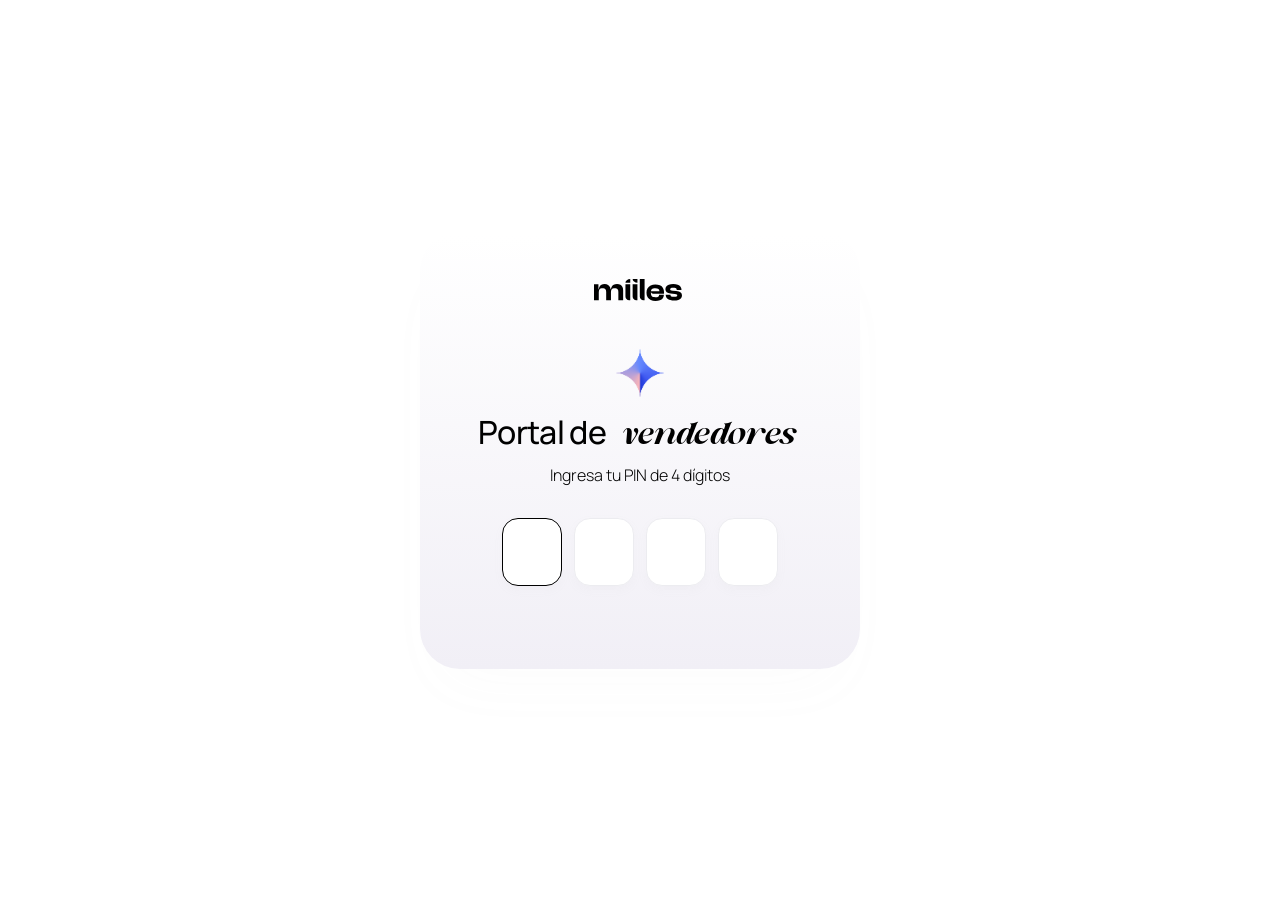
==== index.html @ 7e6c20e6 "feat: portal de vendedores Miiles con acceso por PIN Sitio estático (HTML, CSS y JS vanilla) para Ho" ====
<!doctype html>
<html lang="es">
<head>
  <meta charset="UTF-8">
  <meta name="viewport" content="width=device-width, initial-scale=1">
  <meta name="robots" content="noindex, nofollow">
  <meta name="color-scheme" content="light">
  <title>Miiles · Vendedores</title>
  <link rel="icon" type="image/png" href="assets/estrella-degradado.png">
  <link rel="preconnect" href="https://fonts.googleapis.com">
  <link rel="preconnect" href="https://fonts.gstatic.com" crossorigin>
  <link href="https://fonts.googleapis.com/css2?family=Manrope:wght@300;400;500&display=swap" rel="stylesheet">
  <link rel="stylesheet" href="styles.css">
</head>
<body>

  <!-- Acceso con PIN -->
  <main class="lock" id="lock">
    <div class="lock-card">
      <img class="lock-logo" src="assets/logotipo.svg" alt="Miiles">
      <img class="lock-star" src="assets/estrella-degradado.png" alt="" width="48" height="48">
      <h1 class="lock-title">Portal de <em class="accent">vendedores</em></h1>
      <p class="lock-sub">Ingresa tu PIN de 4 dígitos</p>

      <form class="t-input-wrap" id="pin-form" autocomplete="off" novalidate>
        <div class="t-input pin-row">
          <input class="pin-box" type="password" inputmode="numeric" autocomplete="one-time-code" aria-label="Dígito 1" autofocus>
          <input class="pin-box" type="password" inputmode="numeric" autocomplete="one-time-code" aria-label="Dígito 2">
          <input class="pin-box" type="password" inputmode="numeric" autocomplete="one-time-code" aria-label="Dígito 3">
          <input class="pin-box" type="password" inputmode="numeric" autocomplete="one-time-code" aria-label="Dígito 4">
        </div>
        <p class="t-error-msg pin-error" role="alert">PIN incorrecto. Intenta de nuevo.</p>
      </form>
    </div>
  </main>

  <!-- Panel -->
  <div class="app" id="app" hidden>
    <header class="nav">
      <div class="nav-inner">
        <img class="nav-logo" src="assets/logotipo.svg" alt="Miiles">
        <div class="nav-tabs-scroll">
          <nav class="t-tabs" id="section-tabs" role="tablist" aria-label="Secciones">
            <span class="t-tabs-pill" aria-hidden="true"></span>
            <button class="t-tab" role="tab" aria-selected="true" data-target="productos">Productos</button>
            <button class="t-tab" role="tab" aria-selected="false" data-target="comisiones">Comisiones</button>
            <button class="t-tab" role="tab" aria-selected="false" data-target="beneficios">Beneficios</button>
            <button class="t-tab" role="tab" aria-selected="false" data-target="como-vender">Cómo vender</button>
            <button class="t-tab" role="tab" aria-selected="false" data-target="objeciones">Objeciones</button>
          </nav>
        </div>
        <button class="btn-ghost" id="logout" type="button">Salir</button>
      </div>
    </header>

    <main class="page">
      <section class="hero t-stagger" id="hero">
        <img class="hero-star t-stagger-line t-stagger-line--1" src="assets/estrella-degradado.png" alt="" width="48" height="48">
        <p class="hero-hello t-stagger-line t-stagger-line--2">Hola, equipo</p>
        <h1 class="display t-stagger-line t-stagger-line--3">Todo lo que necesitas para <em class="accent">vender</em></h1>
        <p class="body-lg t-stagger-line t-stagger-line--4">Productos, precios, comisiones y argumentos de Miiles en un solo lugar.</p>
      </section>

      <section class="section" id="productos">
        <h2 class="h2">Nuestros <em class="accent">productos</em></h2>
        <p class="section-sub">Lo que vende Miiles, cuánto cuesta y cuánto ganas por cada venta.</p>
        <div class="product-grid" id="product-grid"></div>
      </section>

      <section class="section" id="comisiones">
        <h2 class="h2">Tus <em class="accent">comisiones</em></h2>
        <p class="section-sub">Calcula cuánto ganas por una venta y revisa cómo se pagan.</p>

        <div class="calc">
          <div class="calc-form">
            <p class="label">Producto</p>
            <div class="calc-tabs-scroll">
              <div class="t-tabs t-tabs--soft" id="calc-tabs" role="tablist" aria-label="Producto"></div>
            </div>
            <label class="label" for="calc-amount">Monto de la venta</label>
            <div class="money-field">
              <span aria-hidden="true">$</span>
              <input id="calc-amount" type="text" inputmode="numeric" placeholder="0">
              <span aria-hidden="true">MXN</span>
            </div>
            <p class="caption" id="calc-rate"></p>
          </div>
          <div class="calc-result" aria-live="polite">
            <p class="calc-result-label">Tu comisión</p>
            <p class="calc-result-value"><span class="t-digit-group" id="calc-value"></span></p>
          </div>
        </div>

        <div class="rules" id="rules"></div>
      </section>

      <section class="section" id="beneficios">
        <h2 class="h2">Por qué <em class="accent">Miiles</em></h2>
        <p class="section-sub">Los argumentos que más convencen al cliente.</p>
        <div class="benefit-grid" id="benefit-grid"></div>
      </section>

      <section class="section" id="como-vender">
        <h2 class="h2">Cómo <em class="accent">vender</em></h2>
        <p class="section-sub">El proceso de principio a fin, en cuatro pasos.</p>
        <ol class="steps" id="steps"></ol>

        <div class="resources" id="resources"></div>
      </section>

      <section class="section" id="objeciones">
        <h2 class="h2">Respuestas a <em class="accent">objeciones</em></h2>
        <p class="section-sub">Lo que dicen los clientes y cómo contestar.</p>
        <div class="faq" id="faq"></div>
      </section>

      <footer class="footer">
        <img src="assets/estrella-degradado.png" alt="" width="24" height="24">
        <p class="caption">Portal interno de Miiles para el equipo de ventas.</p>
      </footer>
    </main>
  </div>

  <div class="t-toast toast" id="toast" role="status" aria-live="polite">
    <svg viewBox="0 0 16 16" aria-hidden="true"><path d="M3.5 8.5l3 3 6-7"/></svg>
    <span id="toast-text">Link copiado</span>
  </div>

  <script src="data.js"></script>
  <script src="app.js"></script>
</body>
</html>
---- styles.css ----
/* ============================================================
   Miiles · Portal de vendedores
   Tokens del sistema de diseño Miiles + transiciones transitions.dev
   ============================================================ */

@font-face {
  font-family: 'Welth Catritz';
  src: url('fonts/WelthCatritz-Italic.woff2') format('woff2');
  font-weight: 400;
  font-style: italic;
  font-display: swap;
}

:root {
  /* Color (sistema Miiles) */
  --white: #ffffff;
  --black: #000000;
  --blue: #4059f1;
  --pink: #fcb5b9;
  --surface: #ffffff;
  --surface-raised: #f5f6f8;
  --surface-gradient: linear-gradient(180deg, #ffffff 1%, #f1eff6 100%);
  --ink: #000000;
  --ink-muted: #6b6b78;
  --hairline: #ececf0;

  /* Tipografía */
  --font-sans: 'Manrope', system-ui, sans-serif;
  --font-accent: 'Welth Catritz', Georgia, serif;

  /* Espaciado */
  --space-1: 4px;
  --space-2: 8px;
  --space-3: 12px;
  --space-4: 16px;
  --space-6: 24px;
  --space-8: 32px;
  --space-12: 48px;

  /* Radios */
  --radius-md: 16px;
  --radius-lg: 24px;
  --radius-xl: 40px;
  --radius-pill: 9999px;

  /* Sombras */
  --shadow-sm: 0 4px 10px 0 rgba(174, 174, 180, 0.05);
  --shadow: 0 13.28px 24.39px 0 rgba(174, 174, 180, 0.05);
  --shadow-lg: 0 20px 40px -12px rgba(174, 174, 180, 0.05);
  --shadow-xl: 0 32px 64px -24px rgba(174, 174, 180, 0.04);

  /* Motion tokens (transitions.dev) */
  --duration-stagger: 40ms;
  --duration-micro: 80ms;
  --duration-quick: 150ms;
  --duration-fast: 250ms;
  --duration-medium: 350ms;
  --duration-slow: 400ms;
  --duration-very-slow: 500ms;
  --ease-smooth-out: cubic-bezier(0.22, 1, 0.36, 1);
  --ease-in-out: ease-in-out;
  --ease-out: ease-out;

  /* Error state shake */
  --shake-distance: 6px;
  --shake-overshoot: 4px;
  --shake-dur-a: 80ms;
  --shake-dur-b: 60ms;
  --shake-ease: cubic-bezier(0.22, 1, 0.36, 1);
  --revert-hold: 3000ms;
  --revert-dur: 280ms;

  /* Tabs sliding (pill negro, texto blanco activo) */
  --tabs-dur: 250ms;
  --tabs-ease: cubic-bezier(0.22, 1, 0.36, 1);
  --tabs-text-muted: rgba(0, 0, 0, 0.8);
  --tabs-text-active: #ffffff;
  --tabs-bar-bg: #f5f6f8;
  --tabs-pill-bg: #000000;

  /* Accordion */
  --acc-expand: 250ms;
  --acc-collapse: 250ms;
  --acc-chevron: 250ms;
  --acc-ease: cubic-bezier(0.22, 1, 0.36, 1);

  /* Number pop-in */
  --digit-dur: 500ms;
  --digit-distance: 8px;
  --digit-stagger: 70ms;
  --digit-blur: 2px;
  --digit-ease: cubic-bezier(0.34, 1.45, 0.64, 1);
  --digit-dir-x: 0;
  --digit-dir-y: 1;

  /* Toast */
  --toast-open: 350ms;
  --toast-close: 250ms;
  --toast-distance: 16px;
  --toast-blur: 2px;
  --toast-scale: 0.97;
  --toast-ease: cubic-bezier(0.22, 1, 0.36, 1);

  /* Texts reveal */
  --stagger-dur: 500ms;
  --stagger-distance: 12px;
  --stagger-stagger: 40ms;
  --stagger-blur: 3px;
  --stagger-ease: cubic-bezier(0.22, 1, 0.36, 1);
}

/* ---------- Base ---------- */
*, *::before, *::after { box-sizing: border-box; }
* { margin: 0; padding: 0; }

html { -webkit-text-size-adjust: 100%; }
body {
  font-family: var(--font-sans);
  font-weight: 400;
  color: var(--ink);
  background: var(--surface);
  -webkit-font-smoothing: antialiased;
  -moz-osx-font-smoothing: grayscale;
  overflow-x: hidden;
}
img { display: block; max-width: 100%; }
button, input { font: inherit; color: inherit; }
button { cursor: pointer; }
[hidden] { display: none !important; }

:focus-visible {
  outline: 2px solid var(--black);
  outline-offset: 3px;
}
::selection { background: var(--black); color: var(--white); }

/* Welth Catritz: una palabra clave, con aire lateral para que no se corte */
.accent {
  font-family: var(--font-accent);
  font-style: italic;
  font-weight: 400;
  padding-inline: 0.2em 0.3em;
  overflow: visible;
  display: inline-block;
}

/* ---------- Tipografía ---------- */
.display {
  font-size: clamp(40px, 7vw, 72px);
  line-height: 1.15;
  font-weight: 400;
  letter-spacing: -0.03em;
}
.h2 {
  font-size: clamp(28px, 4vw, 40px);
  line-height: 1.15;
  font-weight: 500;
  letter-spacing: -0.02em;
}
.h3 { font-size: 20px; line-height: 1.3; font-weight: 500; }
.body-lg { font-size: 18px; line-height: 1.5; font-weight: 300; }
.label { font-size: 14px; line-height: 1.4; font-weight: 500; }
.caption { font-size: 12px; line-height: 1.4; }

/* ---------- Botones ---------- */
.btn {
  display: inline-flex;
  align-items: center;
  gap: var(--space-2);
  padding: 12px 20px;
  border: 0;
  border-radius: var(--radius-pill);
  background: var(--black);
  color: var(--white);
  font-size: 14px;
  font-weight: 500;
  box-shadow: var(--shadow-sm);
  transition: transform var(--duration-fast) var(--ease-smooth-out);
}
.btn img { width: 18px; height: 18px; transition: transform var(--duration-fast) var(--ease-smooth-out); }
.btn:hover { transform: scale(1.03); }
.btn:hover img { transform: translateX(3px); }
.btn:active { transform: scale(0.98); }

.btn-ghost {
  border: 0;
  background: var(--surface-raised);
  border-radius: var(--radius-pill);
  padding: 8px 16px;
  font-size: 14px;
  font-weight: 500;
  transition: transform var(--duration-fast) var(--ease-smooth-out);
}
.btn-ghost:hover { transform: scale(1.04); }

/* ============================================================
   Acceso con PIN
   ============================================================ */
.lock {
  min-height: 100vh;
  min-height: 100dvh;
  display: grid;
  place-items: center;
  padding: var(--space-6) var(--space-4);
}
.lock-card {
  width: 100%;
  max-width: 440px;
  display: flex;
  flex-direction: column;
  align-items: center;
  text-align: center;
  padding: var(--space-12) var(--space-8);
  background: var(--surface-gradient);
  border-radius: var(--radius-xl);
  box-shadow: var(--shadow-xl);
}
.lock-logo { height: 22px; width: auto; margin-bottom: var(--space-12); }
.lock-star { width: 48px; height: 48px; margin-bottom: var(--space-4); }
.lock-title { font-size: 32px; line-height: 1.2; font-weight: 500; letter-spacing: -0.02em; }
.lock-sub { font-size: 16px; font-weight: 300; margin-top: var(--space-2); margin-bottom: var(--space-8); }

.pin-row { display: flex; gap: var(--space-3); justify-content: center; }
.pin-box {
  width: 60px;
  height: 68px;
  text-align: center;
  font-size: 28px;
  font-weight: 500;
  border-radius: var(--radius-md);
  background: var(--white);
  border: 1.5px solid var(--hairline);
  box-shadow: var(--shadow-sm);
  outline: none;
  caret-color: var(--black);
  transition: border-color var(--duration-quick) var(--ease-out);
}
.pin-box:focus { border-color: var(--black); }
.pin-error {
  margin-top: var(--space-4);
  font-size: 14px;
  font-weight: 500;
}

/* --- transitions.dev · Error state shake --- */
.t-input {
  transition: border-color 150ms ease-out;
  will-change: transform;
}
.t-input.is-error {
  transition: border-color var(--revert-dur, 280ms) ease-out;
}
.t-error-msg {
  opacity: 0;
  visibility: hidden;
  transition:
    opacity    var(--revert-dur, 280ms) ease-out,
    visibility 0s linear var(--revert-dur, 280ms);
}
.t-input-wrap.is-error .t-error-msg {
  opacity: 1;
  visibility: visible;
  transition:
    opacity    var(--revert-dur, 280ms) ease-out,
    visibility 0s linear 0s;
}
.t-input.is-shaking {
  animation: t-input-shake calc(
      var(--shake-dur-a) * 2 + var(--shake-dur-b) * 2
    ) linear;
}
@keyframes t-input-shake {
  0%      { transform: translateX(0);                                 animation-timing-function: var(--shake-ease); }
  28.57%  { transform: translateX(var(--shake-distance));             animation-timing-function: var(--shake-ease); }
  57.14%  { transform: translateX(calc(var(--shake-distance) * -1)); animation-timing-function: var(--shake-ease); }
  78.57%  { transform: translateX(var(--shake-overshoot));            animation-timing-function: var(--shake-ease); }
  100%    { transform: translateX(0); }
}
@media (prefers-reduced-motion: reduce) {
  .t-input { animation: none !important; transform: none !important; }
}
.t-input-wrap.is-error .pin-box { border-color: var(--black); }

/* ============================================================
   Navegación
   ============================================================ */
.nav {
  position: sticky;
  top: var(--space-4);
  z-index: 40;
  padding: 0 var(--space-4);
}
.nav-inner {
  max-width: 1120px;
  margin: 0 auto;
  display: flex;
  align-items: center;
  gap: var(--space-4);
  padding: 8px 8px 8px 24px;
  background: rgba(255, 255, 255, 0.9);
  -webkit-backdrop-filter: blur(16px);
  backdrop-filter: blur(16px);
  border-radius: var(--radius-pill);
  box-shadow: var(--shadow-lg), 0 2px 12px rgba(174, 174, 180, 0.12);
}
.nav-logo { height: 18px; width: auto; flex-shrink: 0; }
.nav-tabs-scroll {
  flex: 1;
  display: flex;
  justify-content: center;
  min-width: 0;
  overflow-x: auto;
  scrollbar-width: none;
}
.nav-tabs-scroll::-webkit-scrollbar { display: none; }

/* --- transitions.dev · Tabs sliding --- */
.t-tabs {
  position: relative;
  display: inline-flex;
  align-items: center;
  gap: 3px;
  padding: 3px;
  border-radius: 48px;
  background: var(--tabs-bar-bg);
}
.t-tab {
  position: relative;
  appearance: none;
  border: 0;
  background: transparent;
  height: 30px;
  padding: 4px 12px;
  color: var(--tabs-text-muted);
  cursor: pointer;
  border-radius: 48px;
  z-index: 1;
  transition: color var(--tabs-dur) var(--tabs-ease);
}
.t-tab:not([aria-selected="true"]):hover,
.t-tab[aria-selected="true"] {
  color: var(--tabs-text-active);
}
.t-tabs-pill {
  position: absolute;
  top: 3px;
  left: 0;
  height: 30px;
  width: 0;
  background: var(--tabs-pill-bg);
  border-radius: 48px;
  transform: translateX(0);
  transition:
    transform var(--tabs-dur) var(--tabs-ease),
    width     var(--tabs-dur) var(--tabs-ease);
  will-change: transform, width;
  z-index: 0;
  pointer-events: none;
}
@media (prefers-reduced-motion: reduce) {
  .t-tabs-pill, .t-tab { transition: none !important; }
}
/* Ajustes de marca: etiqueta Manrope Medium; hover sin fondo negro sigue en negro */
.t-tab { font-size: 14px; font-weight: 500; white-space: nowrap; }
.t-tab:not([aria-selected="true"]):hover { color: var(--black); }

/* ============================================================
   Página
   ============================================================ */
.page {
  max-width: 1120px;
  margin: 0 auto;
  padding: 0 var(--space-6);
}

/* Hero */
.hero {
  text-align: center;
  padding: 96px 0 64px;
  display: flex;
  flex-direction: column;
  align-items: center;
}
.hero-star { width: 48px; height: 48px; margin-bottom: var(--space-4); }
.hero-hello { font-size: 18px; font-weight: 500; margin-bottom: var(--space-3); }
.hero .display { max-width: 820px; }
.hero .body-lg { margin-top: var(--space-4); max-width: 520px; }

/* --- transitions.dev · Texts reveal --- */
.t-stagger-line {
  display: block;
  opacity: 0;
  transform: translateY(var(--stagger-distance));
  filter: blur(var(--stagger-blur));
  transition:
    opacity   var(--stagger-dur) var(--stagger-ease),
    transform var(--stagger-dur) var(--stagger-ease),
    filter    var(--stagger-dur) var(--stagger-ease);
  will-change: transform, opacity, filter;
}
.t-stagger-line--2 { transition-delay: var(--stagger-stagger); }
.t-stagger-line--3 { transition-delay: calc(var(--stagger-stagger) * 2); }
.t-stagger-line--4 { transition-delay: calc(var(--stagger-stagger) * 3); }
.t-stagger.is-shown .t-stagger-line {
  opacity: 1;
  transform: translateY(0);
  filter: blur(0);
}
.t-stagger.is-hiding .t-stagger-line {
  opacity: 0;
  transform: translateY(0);
  filter: blur(0);
  transition:
    opacity 200ms ease,
    transform 0s linear,
    filter 0s linear;
  transition-delay: 0s;
}
@media (prefers-reduced-motion: reduce) {
  .t-stagger-line { transition: none !important; }
}

/* Secciones */
.section {
  padding: 64px 0;
  scroll-margin-top: 96px;
}
.section-sub {
  font-size: 18px;
  font-weight: 300;
  line-height: 1.5;
  margin-top: var(--space-2);
  margin-bottom: var(--space-8);
  max-width: 560px;
}

/* ---------- Productos ---------- */
.product-grid {
  display: grid;
  grid-template-columns: repeat(3, minmax(0, 1fr));
  gap: var(--space-6);
  align-items: start;
}
.card {
  background: var(--surface-gradient);
  border-radius: var(--radius-xl);
  box-shadow: var(--shadow);
  padding: var(--space-8);
}
.product { display: flex; flex-direction: column; gap: var(--space-4); }
.icon-bubble {
  width: 56px;
  height: 56px;
  border-radius: var(--radius-pill);
  background: var(--white);
  box-shadow: var(--shadow-sm);
  display: grid;
  place-items: center;
}
.icon-bubble img { width: 26px; height: 26px; }
.product-desc { font-size: 15px; line-height: 1.5; font-weight: 300; }

.price { padding: var(--space-2) 0; }
.price-label { font-size: 12px; }
.price-value { font-size: 36px; line-height: 1.15; font-weight: 500; letter-spacing: -0.02em; }
.price-value small { font-size: 14px; font-weight: 400; margin-left: 4px; letter-spacing: 0; }
.tbd { font-size: 20px; font-weight: 500; }

.chips { display: flex; flex-wrap: wrap; gap: var(--space-2); }
.chip {
  display: inline-flex;
  align-items: center;
  gap: 6px;
  padding: 6px 12px;
  border-radius: var(--radius-pill);
  background: var(--white);
  box-shadow: var(--shadow-sm);
  font-size: 13px;
  font-weight: 500;
}
.chip img { width: 14px; height: 14px; }

.ideal { font-size: 14px; line-height: 1.5; }
.ideal strong { font-weight: 500; }

.product .btn { align-self: flex-start; margin-top: var(--space-2); }

/* ---------- Accordion ---------- */
.acc-group { display: flex; flex-direction: column; gap: var(--space-3); }
.t-acc {
  background: var(--white);
  border-radius: var(--radius-md);
  box-shadow: var(--shadow-sm);
}
.t-acc-head {
  width: 100%;
  display: flex;
  align-items: center;
  justify-content: space-between;
  gap: var(--space-4);
  padding: 14px 16px;
  border: 0;
  background: transparent;
  text-align: left;
  font-size: 14px;
  font-weight: 500;
  border-radius: var(--radius-md);
}
.t-acc-chevron svg { width: 16px; height: 16px; fill: none; stroke: var(--black); stroke-width: 1.6; stroke-linecap: round; stroke-linejoin: round; }
.t-acc-panel-inner > div { padding: 0 16px 16px; }

/* --- transitions.dev · Accordion expand --- */
.t-acc-panel {
  display: grid;
  grid-template-rows: 0fr;
  transition: grid-template-rows var(--acc-collapse) var(--acc-ease);
}
.t-acc[data-open="true"] .t-acc-panel {
  grid-template-rows: 1fr;
  transition: grid-template-rows var(--acc-expand) var(--acc-ease);
}
.t-acc-panel-inner {
  overflow: hidden;
  opacity: 0;
  filter: blur(2px);
  transition:
    opacity var(--acc-collapse) var(--acc-ease),
    filter var(--acc-collapse) var(--acc-ease);
}
.t-acc[data-open="true"] .t-acc-panel-inner {
  opacity: 1;
  filter: blur(0);
  transition:
    opacity var(--acc-expand) var(--acc-ease),
    filter var(--acc-expand) var(--acc-ease);
}
.t-acc-chevron {
  display: inline-flex;
  transform: scaleY(1);
  transform-origin: center;
  transition: transform var(--acc-chevron) var(--acc-ease);
}
.t-acc-chevron path { vector-effect: non-scaling-stroke; }
.t-acc[data-open="true"] .t-acc-chevron {
  transform: scaleY(-1);
}
@media (prefers-reduced-motion: reduce) {
  .t-acc-panel, .t-acc-panel-inner, .t-acc-chevron {
    transition: none !important;
  }
}

.check-list { list-style: none; display: flex; flex-direction: column; gap: 10px; }
.check-list li { display: flex; gap: 10px; font-size: 14px; line-height: 1.45; }
.check-list svg { flex-shrink: 0; width: 16px; height: 16px; margin-top: 2px; fill: none; stroke: var(--blue); stroke-width: 1.8; stroke-linecap: round; stroke-linejoin: round; }

/* ---------- Calculadora ---------- */
.calc {
  display: grid;
  grid-template-columns: minmax(0, 1.4fr) minmax(0, 1fr);
  gap: var(--space-8);
  align-items: stretch;
  background: var(--surface-gradient);
  border-radius: var(--radius-xl);
  box-shadow: var(--shadow-lg);
  padding: var(--space-8);
}
.calc-form { display: flex; flex-direction: column; gap: var(--space-3); min-width: 0; }
.calc-form .label + .calc-tabs-scroll { margin-bottom: var(--space-3); }
.calc-tabs-scroll { overflow-x: auto; scrollbar-width: none; }
.calc-tabs-scroll::-webkit-scrollbar { display: none; }
.t-tabs--soft { background: var(--white); box-shadow: var(--shadow-sm); }

.money-field {
  display: flex;
  align-items: center;
  gap: var(--space-2);
  padding: 0 20px;
  height: 60px;
  border-radius: var(--radius-md);
  background: var(--white);
  box-shadow: var(--shadow-sm);
  border: 1.5px solid transparent;
  font-size: 20px;
  font-weight: 500;
  transition: border-color var(--duration-quick) var(--ease-out);
}
.money-field:focus-within { border-color: var(--black); }
.money-field input {
  flex: 1;
  min-width: 0;
  border: 0;
  outline: none;
  background: transparent;
  font-size: 20px;
  font-weight: 500;
}
.money-field input::placeholder { color: var(--ink-muted); }
.money-field span:last-child { font-size: 14px; }

.calc-result {
  background: var(--black);
  color: var(--white);
  border-radius: var(--radius-lg);
  padding: var(--space-8);
  display: flex;
  flex-direction: column;
  justify-content: center;
  gap: var(--space-2);
  min-height: 180px;
}
.calc-result-label { font-size: 16px; font-weight: 400; }
.calc-result-value { font-size: clamp(36px, 5vw, 52px); line-height: 1.1; font-weight: 500; letter-spacing: -0.02em; }
.calc-result-value.is-tbd { font-size: 28px; }

/* --- transitions.dev · Number pop-in --- */
@keyframes t-digit-pop-in {
  0%   {
    transform: translate(
      calc(var(--digit-distance) * var(--digit-dir-x)),
      calc(var(--digit-distance) * var(--digit-dir-y))
    );
    opacity: 0;
    filter: blur(var(--digit-blur));
  }
  100% { transform: translate(0, 0); opacity: 1; filter: blur(0); }
}
.t-digit-group {
  display: inline-flex;
  align-items: baseline;
}
.t-digit {
  display: inline-block;
  will-change: transform, opacity, filter;
}
.t-digit-group.is-animating .t-digit {
  animation: t-digit-pop-in var(--digit-dur) var(--digit-ease) both;
}
.t-digit-group.is-animating .t-digit[data-stagger="1"] {
  animation-delay: var(--digit-stagger);
}
.t-digit-group.is-animating .t-digit[data-stagger="2"] {
  animation-delay: calc(var(--digit-stagger) * 2);
}
@media (prefers-reduced-motion: reduce) {
  .t-digit-group .t-digit { animation: none !important; }
}
.t-digit { white-space: pre; }

/* Reglas de comisión */
.rules {
  display: grid;
  grid-template-columns: repeat(3, minmax(0, 1fr));
  gap: var(--space-6);
  margin-top: var(--space-6);
}
.rule { padding: var(--space-6); border-radius: var(--radius-lg); }
.rule p { margin-top: var(--space-2); font-size: 15px; line-height: 1.5; font-weight: 300; }

/* ---------- Beneficios ---------- */
.benefit-grid {
  display: grid;
  grid-template-columns: repeat(4, minmax(0, 1fr));
  gap: var(--space-6);
}
.benefit { display: flex; flex-direction: column; gap: var(--space-3); }
.benefit p { font-size: 15px; line-height: 1.5; font-weight: 300; }

/* ---------- Cómo vender ---------- */
.steps {
  list-style: none;
  display: grid;
  grid-template-columns: repeat(4, minmax(0, 1fr));
  gap: var(--space-6);
}
.step { display: flex; flex-direction: column; gap: var(--space-3); }
.step-num {
  width: 40px;
  height: 40px;
  border-radius: var(--radius-pill);
  background: var(--black);
  color: var(--white);
  display: grid;
  place-items: center;
  font-size: 16px;
  font-weight: 500;
}
.step p { font-size: 15px; line-height: 1.5; font-weight: 300; }

.resources {
  display: grid;
  grid-template-columns: repeat(2, minmax(0, 1fr));
  gap: var(--space-6);
  margin-top: var(--space-8);
}
.resource {
  display: flex;
  align-items: center;
  justify-content: space-between;
  gap: var(--space-4);
  padding: var(--space-6);
  border-radius: var(--radius-lg);
}
.resource p { font-size: 14px; font-weight: 300; margin-top: 4px; }
.resource-actions { display: flex; gap: var(--space-2); flex-shrink: 0; }
.icon-btn {
  width: 44px;
  height: 44px;
  border: 0;
  border-radius: var(--radius-pill);
  background: var(--white);
  box-shadow: var(--shadow-sm);
  display: grid;
  place-items: center;
  transition: transform var(--duration-fast) var(--ease-smooth-out);
}
.icon-btn:hover { transform: scale(1.06); }
.icon-btn svg { width: 18px; height: 18px; fill: none; stroke: var(--black); stroke-width: 1.6; stroke-linecap: round; stroke-linejoin: round; }
.icon-btn--blue { background: var(--blue); }
.icon-btn--blue img { width: 18px; height: 18px; }

/* ---------- Objeciones ---------- */
.faq { max-width: 760px; }
.faq .t-acc-head { font-size: 16px; padding: 18px 20px; }
.faq .t-acc-panel-inner > div { padding: 0 20px 20px; font-size: 15px; line-height: 1.55; font-weight: 300; }

/* ---------- Footer ---------- */
.footer {
  display: flex;
  flex-direction: column;
  align-items: center;
  gap: var(--space-2);
  padding: 64px 0 48px;
  text-align: center;
}

/* ---------- Toast ---------- */
.toast {
  position: fixed;
  left: 50%;
  bottom: 24px;
  z-index: 60;
  translate: -50% 0;
  display: inline-flex;
  align-items: center;
  gap: var(--space-2);
  padding: 12px 20px;
  border-radius: var(--radius-pill);
  background: var(--black);
  color: var(--white);
  font-size: 14px;
  font-weight: 500;
  box-shadow: var(--shadow-lg);
  pointer-events: none;
}
.toast svg { width: 16px; height: 16px; fill: none; stroke: var(--white); stroke-width: 1.8; stroke-linecap: round; stroke-linejoin: round; }

/* --- transitions.dev · Toast open / close --- */
.t-toast {
  opacity: 0;
  transform: translateY(var(--toast-distance)) scale(var(--toast-scale));
  filter: blur(var(--toast-blur));
  will-change: transform, opacity, filter;
  transition:
    opacity var(--toast-close) var(--toast-ease),
    transform var(--toast-close) var(--toast-ease),
    filter var(--toast-close) var(--toast-ease);
}
.t-toast.is-open {
  opacity: 1;
  transform: translateY(0) scale(1);
  filter: blur(0);
  transition:
    opacity var(--toast-open) var(--toast-ease),
    transform var(--toast-open) var(--toast-ease),
    filter var(--toast-open) var(--toast-ease);
}
@media (prefers-reduced-motion: reduce) {
  .t-toast { transition: none !important; }
}

/* ============================================================
   Responsivo
   ============================================================ */
@media (max-width: 1024px) {
  .product-grid { grid-template-columns: repeat(2, minmax(0, 1fr)); }
  .benefit-grid, .steps { grid-template-columns: repeat(2, minmax(0, 1fr)); }
}

@media (max-width: 760px) {
  .nav { top: var(--space-3); padding: 0 var(--space-3); }
  .nav-inner {
    flex-wrap: wrap;
    border-radius: var(--radius-lg);
    padding: 12px 12px 10px 20px;
    row-gap: var(--space-3);
  }
  .nav-logo { margin-right: auto; }
  .nav-tabs-scroll { order: 3; flex-basis: 100%; justify-content: flex-start; }
  .page { padding: 0 var(--space-4); }
  .hero { padding: 64px 0 32px; }
  .section { padding: 48px 0; scroll-margin-top: 140px; }
  .product-grid, .benefit-grid, .steps, .rules, .resources { grid-template-columns: minmax(0, 1fr); }
  .calc { grid-template-columns: minmax(0, 1fr); padding: var(--space-6); border-radius: 32px; }
  .card { padding: var(--space-6); border-radius: 32px; }
  .lock-card { padding: var(--space-8) var(--space-6); }
  .pin-box { width: 54px; height: 62px; }
  .resource { flex-direction: column; align-items: flex-start; }
}
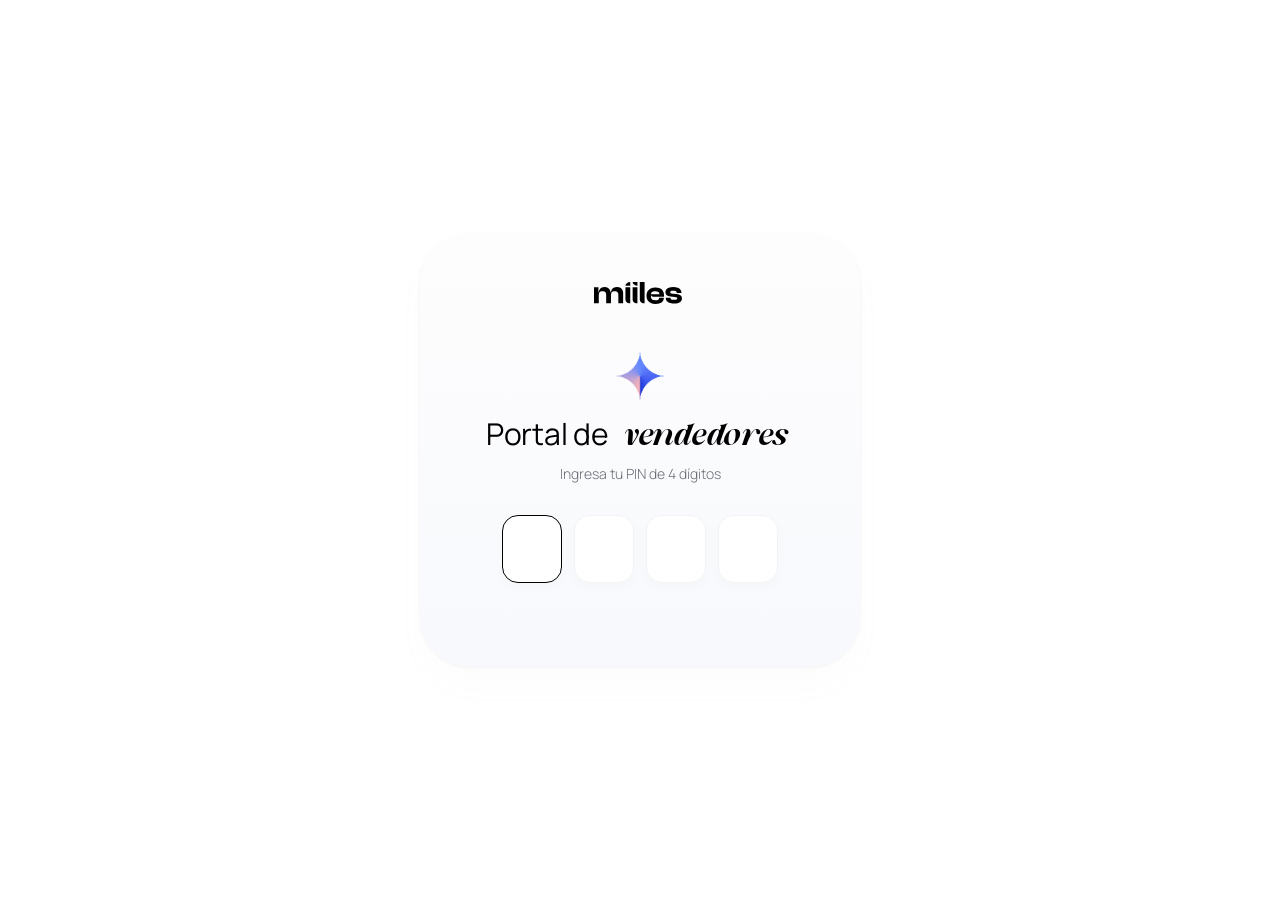
==== commit d29047b0: "feat: sidebar, saludo y servicios reales en el portal de vendedores - Layout de dashboard con sideba" ====
--- a/index.html
+++ b/index.html
@@ -19,111 +19,174 @@
     <div class="lock-card">
       <img class="lock-logo" src="assets/logotipo.svg" alt="Miiles">
       <img class="lock-star" src="assets/estrella-degradado.png" alt="" width="48" height="48">
-      <h1 class="lock-title">Portal de <em class="accent">vendedores</em></h1>
-      <p class="lock-sub">Ingresa tu PIN de 4 dígitos</p>
 
-      <form class="t-input-wrap" id="pin-form" autocomplete="off" novalidate>
-        <div class="t-input pin-row">
-          <input class="pin-box" type="password" inputmode="numeric" autocomplete="one-time-code" aria-label="Dígito 1" autofocus>
-          <input class="pin-box" type="password" inputmode="numeric" autocomplete="one-time-code" aria-label="Dígito 2">
-          <input class="pin-box" type="password" inputmode="numeric" autocomplete="one-time-code" aria-label="Dígito 3">
-          <input class="pin-box" type="password" inputmode="numeric" autocomplete="one-time-code" aria-label="Dígito 4">
-        </div>
-        <p class="t-error-msg pin-error" role="alert">PIN incorrecto. Intenta de nuevo.</p>
+      <div class="lock-step" id="step-pin">
+        <h1 class="lock-title">Portal de <em class="accent">vendedores</em></h1>
+        <p class="lock-sub">Ingresa tu PIN de 4 dígitos</p>
+        <form class="t-input-wrap" id="pin-form" autocomplete="off" novalidate>
+          <div class="t-input pin-row">
+            <input class="pin-box" type="password" inputmode="numeric" autocomplete="one-time-code" aria-label="Dígito 1" autofocus>
+            <input class="pin-box" type="password" inputmode="numeric" autocomplete="one-time-code" aria-label="Dígito 2">
+            <input class="pin-box" type="password" inputmode="numeric" autocomplete="one-time-code" aria-label="Dígito 3">
+            <input class="pin-box" type="password" inputmode="numeric" autocomplete="one-time-code" aria-label="Dígito 4">
+          </div>
+          <p class="t-error-msg pin-error" role="alert">PIN incorrecto. Intenta de nuevo.</p>
+        </form>
+      </div>
+
+      <form class="lock-step" id="step-name" hidden>
+        <h1 class="lock-title">¿Cómo te <em class="accent">llamas?</em></h1>
+        <p class="lock-sub">Para saludarte cada vez que entres</p>
+        <input class="name-input" id="name-input" type="text" autocomplete="given-name" placeholder="Tu nombre" maxlength="40">
+        <button class="btn btn-block" type="submit">Entrar <img src="assets/flecha-blanco.svg" alt=""></button>
+        <button class="link-btn" type="button" id="skip-name">Omitir</button>
       </form>
     </div>
   </main>
 
   <!-- Panel -->
-  <div class="app" id="app" hidden>
-    <header class="nav">
-      <div class="nav-inner">
-        <img class="nav-logo" src="assets/logotipo.svg" alt="Miiles">
-        <div class="nav-tabs-scroll">
-          <nav class="t-tabs" id="section-tabs" role="tablist" aria-label="Secciones">
-            <span class="t-tabs-pill" aria-hidden="true"></span>
-            <button class="t-tab" role="tab" aria-selected="true" data-target="productos">Productos</button>
-            <button class="t-tab" role="tab" aria-selected="false" data-target="comisiones">Comisiones</button>
-            <button class="t-tab" role="tab" aria-selected="false" data-target="beneficios">Beneficios</button>
-            <button class="t-tab" role="tab" aria-selected="false" data-target="como-vender">Cómo vender</button>
-            <button class="t-tab" role="tab" aria-selected="false" data-target="objeciones">Objeciones</button>
-          </nav>
+  <div class="shell" id="app" hidden>
+    <div class="scrim" id="scrim"></div>
+
+    <aside class="sidebar" id="sidebar" aria-label="Menú">
+      <div class="sidebar-inner">
+        <div class="sb-top">
+          <img class="sb-star" src="assets/estrella-degradado.png" alt="">
+          <img class="sb-logo" src="assets/logotipo.svg" alt="Miiles">
         </div>
-        <button class="btn-ghost" id="logout" type="button">Salir</button>
-      </div>
-    </header>
+        <p class="sb-kicker">Portal de vendedores</p>
 
-    <main class="page">
-      <section class="hero t-stagger" id="hero">
-        <img class="hero-star t-stagger-line t-stagger-line--1" src="assets/estrella-degradado.png" alt="" width="48" height="48">
-        <p class="hero-hello t-stagger-line t-stagger-line--2">Hola, equipo</p>
-        <h1 class="display t-stagger-line t-stagger-line--3">Todo lo que necesitas para <em class="accent">vender</em></h1>
-        <p class="body-lg t-stagger-line t-stagger-line--4">Productos, precios, comisiones y argumentos de Miiles en un solo lugar.</p>
-      </section>
+        <button class="sb-action" type="button" data-goto="comisiones">
+          <svg viewBox="0 0 24 24" aria-hidden="true"><path d="M12 5v14M5 12h14"/></svg>
+          Calcular mis ganancias
+        </button>
 
-      <section class="section" id="productos">
-        <h2 class="h2">Nuestros <em class="accent">productos</em></h2>
-        <p class="section-sub">Lo que vende Miiles, cuánto cuesta y cuánto ganas por cada venta.</p>
-        <div class="product-grid" id="product-grid"></div>
-      </section>
+        <nav>
+          <ul class="sb-nav" id="sb-nav">
+            <li><a href="#inicio" data-target="inicio" aria-current="true">
+              <svg viewBox="0 0 24 24" aria-hidden="true"><path d="M3 10.5 12 3l9 7.5V20a1 1 0 0 1-1 1h-5v-6H9v6H4a1 1 0 0 1-1-1z"/></svg>Inicio</a></li>
+            <li><a href="#servicios" data-target="servicios">
+              <svg viewBox="0 0 24 24" aria-hidden="true"><rect x="3" y="3" width="7" height="9" rx="1"/><rect x="14" y="3" width="7" height="5" rx="1"/><rect x="14" y="12" width="7" height="9" rx="1"/><rect x="3" y="16" width="7" height="5" rx="1"/></svg>Servicios</a></li>
+            <li><a href="#comisiones" data-target="comisiones">
+              <svg viewBox="0 0 24 24" aria-hidden="true"><circle cx="12" cy="12" r="9"/><path d="M15 9.5c-.5-1-1.6-1.5-3-1.5-1.7 0-3 .9-3 2.2 0 3 6 1.6 6 4.6 0 1.3-1.3 2.2-3 2.2-1.4 0-2.6-.6-3-1.6M12 6.5V8m0 8v1.5"/></svg>Comisiones</a></li>
+            <li><a href="#como-vender" data-target="como-vender">
+              <svg viewBox="0 0 24 24" aria-hidden="true"><path d="M4 19h16M4 15l4-4 4 3 7-7"/><path d="M15 7h4v4"/></svg>Cómo vender</a></li>
+            <li><a href="#objeciones" data-target="objeciones">
+              <svg viewBox="0 0 24 24" aria-hidden="true"><path d="M21 12a8 8 0 0 1-11.8 7L4 20l1.1-4.6A8 8 0 1 1 21 12z"/></svg>Objeciones</a></li>
+          </ul>
+        </nav>
 
-      <section class="section" id="comisiones">
-        <h2 class="h2">Tus <em class="accent">comisiones</em></h2>
-        <p class="section-sub">Calcula cuánto ganas por una venta y revisa cómo se pagan.</p>
+        <div class="sb-spacer"></div>
 
-        <div class="calc">
-          <div class="calc-form">
-            <p class="label">Producto</p>
-            <div class="calc-tabs-scroll">
-              <div class="t-tabs t-tabs--soft" id="calc-tabs" role="tablist" aria-label="Producto"></div>
-            </div>
-            <label class="label" for="calc-amount">Monto de la venta</label>
-            <div class="money-field">
-              <span aria-hidden="true">$</span>
-              <input id="calc-amount" type="text" inputmode="numeric" placeholder="0">
-              <span aria-hidden="true">MXN</span>
-            </div>
-            <p class="caption" id="calc-rate"></p>
-          </div>
-          <div class="calc-result" aria-live="polite">
-            <p class="calc-result-label">Tu comisión</p>
-            <p class="calc-result-value"><span class="t-digit-group" id="calc-value"></span></p>
-          </div>
+        <div class="sb-card">
+          <span class="sb-card-ic"><svg viewBox="0 0 24 24" aria-hidden="true"><path d="M14 3H7a2 2 0 0 0-2 2v14a2 2 0 0 0 2 2h10a2 2 0 0 0 2-2V8z"/><path d="M14 3v5h5M9 13h6M9 17h4"/></svg></span>
+          <span>
+            <b>Precios netos</b>
+            <small>Con factura se suma 16% de IVA</small>
+          </span>
         </div>
 
-        <div class="rules" id="rules"></div>
-      </section>
+        <div class="sb-me">
+          <span class="avatar" id="avatar">M</span>
+          <span class="sb-me-text">
+            <b id="me-name">Equipo</b>
+            <small>Vendedor</small>
+          </span>
+          <button class="icon-btn icon-btn--sm" id="logout" type="button" aria-label="Salir" title="Salir">
+            <svg viewBox="0 0 24 24" aria-hidden="true"><path d="M9 21H5a2 2 0 0 1-2-2V5a2 2 0 0 1 2-2h4M16 17l5-5-5-5M21 12H9"/></svg>
+          </button>
+        </div>
+      </div>
+    </aside>
 
-      <section class="section" id="beneficios">
-        <h2 class="h2">Por qué <em class="accent">Miiles</em></h2>
-        <p class="section-sub">Los argumentos que más convencen al cliente.</p>
-        <div class="benefit-grid" id="benefit-grid"></div>
-      </section>
+    <div class="content-col">
+      <header class="mobile-bar">
+        <button class="icon-btn" id="menu-btn" type="button" aria-label="Abrir menú" aria-controls="sidebar" aria-expanded="false">
+          <svg viewBox="0 0 24 24" aria-hidden="true"><rect x="3" y="3" width="18" height="18" rx="2"/><path d="M9 3v18"/></svg>
+        </button>
+        <img src="assets/logotipo.svg" alt="Miiles" class="mobile-logo">
+      </header>
 
-      <section class="section" id="como-vender">
-        <h2 class="h2">Cómo <em class="accent">vender</em></h2>
-        <p class="section-sub">El proceso de principio a fin, en cuatro pasos.</p>
-        <ol class="steps" id="steps"></ol>
+      <main class="content">
+        <!-- Saludo -->
+        <section class="section section--first" id="inicio">
+          <div class="t-stagger" id="greeting">
+            <h1 class="greet t-stagger-line t-stagger-line--1"><span id="greet-time">Hola</span>,<br><strong id="greet-name">equipo</strong></h1>
+            <p class="greet-sub t-stagger-line t-stagger-line--2">¿Qué vamos a vender hoy?</p>
+          </div>
+          <div class="stats" id="stats"></div>
+        </section>
 
-        <div class="resources" id="resources"></div>
-      </section>
+        <!-- Servicios -->
+        <section class="section" id="servicios">
+          <div class="section-head">
+            <div>
+              <h2 class="h2">Servicios</h2>
+              <p class="section-sub">Lo que vende Miiles, cuánto cuesta y cuánto ganas por cada venta.</p>
+            </div>
+            <div class="t-tabs pills" id="cat-tabs" role="tablist" aria-label="Filtrar servicios"></div>
+          </div>
 
-      <section class="section" id="objeciones">
-        <h2 class="h2">Respuestas a <em class="accent">objeciones</em></h2>
-        <p class="section-sub">Lo que dicen los clientes y cómo contestar.</p>
-        <div class="faq" id="faq"></div>
-      </section>
+          <div class="dot-panel">
+            <div class="dots" aria-hidden="true"></div>
+            <div class="service-row" id="service-row"></div>
+          </div>
+        </section>
 
-      <footer class="footer">
-        <img src="assets/estrella-degradado.png" alt="" width="24" height="24">
-        <p class="caption">Portal interno de Miiles para el equipo de ventas.</p>
-      </footer>
-    </main>
+        <!-- Comisiones -->
+        <section class="section" id="comisiones">
+          <div class="section-head">
+            <div>
+              <h2 class="h2">Tus comisiones</h2>
+              <p class="section-sub">Suma tus ventas del mes y mira cuánto ganas.</p>
+            </div>
+          </div>
+
+          <div class="calc">
+            <div class="calc-list" id="calc-list"></div>
+            <div class="calc-result" aria-live="polite">
+              <p class="calc-result-label">Ganas este mes</p>
+              <p class="calc-result-value"><span class="t-digit-group" id="calc-value"></span></p>
+              <p class="calc-result-note" id="calc-note">Agrega tus ventas con los botones +</p>
+            </div>
+          </div>
+
+          <div class="rules" id="rules"></div>
+        </section>
+
+        <!-- Cómo vender -->
+        <section class="section" id="como-vender">
+          <div class="section-head">
+            <div>
+              <h2 class="h2">Cómo vender</h2>
+              <p class="section-sub">El proceso de principio a fin, en cuatro pasos.</p>
+            </div>
+          </div>
+          <ol class="steps" id="steps"></ol>
+        </section>
+
+        <!-- Objeciones -->
+        <section class="section" id="objeciones">
+          <div class="section-head">
+            <div>
+              <h2 class="h2">Respuestas a objeciones</h2>
+              <p class="section-sub">Lo que dicen los clientes y cómo contestar.</p>
+            </div>
+          </div>
+          <div class="acc-group faq" id="faq"></div>
+        </section>
+
+        <footer class="footer">
+          <img src="assets/estrella-degradado.png" alt="" width="20" height="20">
+          <p>Portal interno de Miiles para el equipo de ventas.</p>
+        </footer>
+      </main>
+    </div>
   </div>
 
   <div class="t-toast toast" id="toast" role="status" aria-live="polite">
     <svg viewBox="0 0 16 16" aria-hidden="true"><path d="M3.5 8.5l3 3 6-7"/></svg>
-    <span id="toast-text">Link copiado</span>
+    <span id="toast-text">Copiado</span>
   </div>
 
   <script src="data.js"></script>
--- a/styles.css
+++ b/styles.css
@@ -1,6 +1,6 @@
 /* ============================================================
    Miiles · Portal de vendedores
-   Tokens del sistema de diseño Miiles + transiciones transitions.dev
+   Sistema de diseño Miiles (con componentes de dashboard) + transitions.dev
    ============================================================ */
 
 @font-face {
@@ -12,17 +12,21 @@
 }
 
 :root {
-  /* Color (sistema Miiles) */
+  /* Color */
   --white: #ffffff;
   --black: #000000;
   --blue: #4059f1;
   --pink: #fcb5b9;
   --surface: #ffffff;
+  --surface-soft: #fdfdfd;
   --surface-raised: #f5f6f8;
+  --surface-cool: #f8f9fd;
   --surface-gradient: linear-gradient(180deg, #ffffff 1%, #f1eff6 100%);
+  --sidebar-gradient: linear-gradient(180deg, #fdfdfd 0%, #f8f9fd 100%);
   --ink: #000000;
   --ink-muted: #6b6b78;
   --hairline: #ececf0;
+  --line-soft: #f3f4f6;
 
   /* Tipografía */
   --font-sans: 'Manrope', system-ui, sans-serif;
@@ -40,14 +44,21 @@
   /* Radios */
   --radius-md: 16px;
   --radius-lg: 24px;
+  --radius-nav: 25px;
   --radius-xl: 40px;
+  --radius-sidebar: 50px;
   --radius-pill: 9999px;
 
   /* Sombras */
   --shadow-sm: 0 4px 10px 0 rgba(174, 174, 180, 0.05);
   --shadow: 0 13.28px 24.39px 0 rgba(174, 174, 180, 0.05);
   --shadow-lg: 0 20px 40px -12px rgba(174, 174, 180, 0.05);
-  --shadow-xl: 0 32px 64px -24px rgba(174, 174, 180, 0.04);
+  --shadow-float: 0 100px 170px 0 rgba(39, 39, 62, 0.05);
+  /* Contorno sutil para que las superficies blancas se lean sobre blanco */
+  --lift: 0 1px 4px rgba(0, 0, 0, 0.05);
+
+  /* Layout */
+  --sidebar-w: 280px;
 
   /* Motion tokens (transitions.dev) */
   --duration-stagger: 40ms;
@@ -70,12 +81,12 @@
   --revert-hold: 3000ms;
   --revert-dur: 280ms;
 
-  /* Tabs sliding (pill negro, texto blanco activo) */
+  /* Tabs sliding (FilterPills: píldora negra, texto blanco activo) */
   --tabs-dur: 250ms;
   --tabs-ease: cubic-bezier(0.22, 1, 0.36, 1);
-  --tabs-text-muted: rgba(0, 0, 0, 0.8);
+  --tabs-text-muted: #6b6b78;
   --tabs-text-active: #ffffff;
-  --tabs-bar-bg: #f5f6f8;
+  --tabs-bar-bg: #ffffff;
   --tabs-pill-bg: #000000;
 
   /* Accordion */
@@ -107,6 +118,10 @@
   --stagger-stagger: 40ms;
   --stagger-blur: 3px;
   --stagger-ease: cubic-bezier(0.22, 1, 0.36, 1);
+
+  /* Panel reveal (sidebar en móvil) */
+  --panel-open: 400ms;
+  --panel-close: 350ms;
 }
 
 /* ---------- Base ---------- */
@@ -127,12 +142,10 @@
 button, input { font: inherit; color: inherit; }
 button { cursor: pointer; }
 [hidden] { display: none !important; }
-
-:focus-visible {
-  outline: 2px solid var(--black);
-  outline-offset: 3px;
-}
+:focus-visible { outline: 2px solid var(--black); outline-offset: 3px; }
 ::selection { background: var(--black); color: var(--white); }
+
+svg { fill: none; stroke: currentColor; stroke-width: 1.5; stroke-linecap: round; stroke-linejoin: round; }
 
 /* Welth Catritz: una palabra clave, con aire lateral para que no se corte */
 .accent {
@@ -144,30 +157,14 @@
   display: inline-block;
 }
 
-/* ---------- Tipografía ---------- */
-.display {
-  font-size: clamp(40px, 7vw, 72px);
-  line-height: 1.15;
-  font-weight: 400;
-  letter-spacing: -0.03em;
-}
-.h2 {
-  font-size: clamp(28px, 4vw, 40px);
-  line-height: 1.15;
-  font-weight: 500;
-  letter-spacing: -0.02em;
-}
-.h3 { font-size: 20px; line-height: 1.3; font-weight: 500; }
-.body-lg { font-size: 18px; line-height: 1.5; font-weight: 300; }
-.label { font-size: 14px; line-height: 1.4; font-weight: 500; }
-.caption { font-size: 12px; line-height: 1.4; }
-
 /* ---------- Botones ---------- */
 .btn {
   display: inline-flex;
   align-items: center;
+  justify-content: center;
   gap: var(--space-2);
-  padding: 12px 20px;
+  height: 48px;
+  padding: 0 24px;
   border: 0;
   border-radius: var(--radius-pill);
   background: var(--black);
@@ -181,17 +178,51 @@
 .btn:hover { transform: scale(1.03); }
 .btn:hover img { transform: translateX(3px); }
 .btn:active { transform: scale(0.98); }
-
-.btn-ghost {
+.btn-block { width: 100%; }
+
+.btn-soft {
+  display: inline-flex;
+  align-items: center;
+  gap: var(--space-2);
+  height: 40px;
+  padding: 0 16px;
   border: 0;
-  background: var(--surface-raised);
   border-radius: var(--radius-pill);
-  padding: 8px 16px;
-  font-size: 14px;
+  background: var(--white);
+  box-shadow: var(--shadow-sm), var(--lift);
+  font-size: 13px;
   font-weight: 500;
   transition: transform var(--duration-fast) var(--ease-smooth-out);
 }
-.btn-ghost:hover { transform: scale(1.04); }
+.btn-soft svg { width: 16px; height: 16px; }
+.btn-soft:hover { transform: scale(1.03); }
+
+.icon-btn {
+  width: 40px;
+  height: 40px;
+  border: 0;
+  border-radius: var(--radius-pill);
+  background: var(--white);
+  box-shadow: var(--shadow-sm), var(--lift);
+  display: grid;
+  place-items: center;
+  flex-shrink: 0;
+  transition: transform var(--duration-fast) var(--ease-smooth-out);
+}
+.icon-btn:hover { transform: scale(1.06); }
+.icon-btn svg { width: 18px; height: 18px; }
+.icon-btn--sm { width: 32px; height: 32px; }
+.icon-btn--sm svg { width: 15px; height: 15px; }
+
+.link-btn {
+  border: 0;
+  background: none;
+  font-size: 14px;
+  font-weight: 400;
+  color: var(--ink-muted);
+  padding: 8px;
+}
+.link-btn:hover { color: var(--ink); }
 
 /* ============================================================
    Acceso con PIN
@@ -211,14 +242,15 @@
   align-items: center;
   text-align: center;
   padding: var(--space-12) var(--space-8);
-  background: var(--surface-gradient);
-  border-radius: var(--radius-xl);
-  box-shadow: var(--shadow-xl);
+  background: var(--sidebar-gradient);
+  border-radius: var(--radius-sidebar);
+  box-shadow: var(--shadow-lg), var(--lift);
 }
 .lock-logo { height: 22px; width: auto; margin-bottom: var(--space-12); }
 .lock-star { width: 48px; height: 48px; margin-bottom: var(--space-4); }
-.lock-title { font-size: 32px; line-height: 1.2; font-weight: 500; letter-spacing: -0.02em; }
-.lock-sub { font-size: 16px; font-weight: 300; margin-top: var(--space-2); margin-bottom: var(--space-8); }
+.lock-step { width: 100%; display: flex; flex-direction: column; align-items: center; }
+.lock-title { font-size: 30px; line-height: 1.2; font-weight: 400; letter-spacing: -0.01em; }
+.lock-sub { font-size: 14px; font-weight: 300; color: var(--ink-muted); margin-top: var(--space-2); margin-bottom: var(--space-8); }
 
 .pin-row { display: flex; gap: var(--space-3); justify-content: center; }
 .pin-box {
@@ -229,18 +261,31 @@
   font-weight: 500;
   border-radius: var(--radius-md);
   background: var(--white);
-  border: 1.5px solid var(--hairline);
+  border: 1.5px solid var(--line-soft);
   box-shadow: var(--shadow-sm);
   outline: none;
   caret-color: var(--black);
   transition: border-color var(--duration-quick) var(--ease-out);
 }
 .pin-box:focus { border-color: var(--black); }
-.pin-error {
-  margin-top: var(--space-4);
-  font-size: 14px;
-  font-weight: 500;
-}
+.pin-error { margin-top: var(--space-4); font-size: 14px; font-weight: 500; }
+
+.name-input {
+  width: 100%;
+  height: 56px;
+  padding: 0 20px;
+  border-radius: var(--radius-pill);
+  border: 1.5px solid var(--line-soft);
+  background: var(--white);
+  box-shadow: var(--shadow-sm);
+  font-size: 16px;
+  outline: none;
+  margin-bottom: var(--space-4);
+  transition: border-color var(--duration-quick) var(--ease-out);
+}
+.name-input:focus { border-color: var(--black); }
+.name-input::placeholder { color: var(--ink-muted); }
+.lock-step .link-btn { margin-top: var(--space-2); }
 
 /* --- transitions.dev · Error state shake --- */
 .t-input {
@@ -282,39 +327,207 @@
 .t-input-wrap.is-error .pin-box { border-color: var(--black); }
 
 /* ============================================================
-   Navegación
+   Shell: sidebar flotante + contenido
    ============================================================ */
-.nav {
+.shell { display: flex; min-height: 100vh; }
+
+.sidebar {
   position: sticky;
-  top: var(--space-4);
-  z-index: 40;
-  padding: 0 var(--space-4);
-}
-.nav-inner {
-  max-width: 1120px;
+  top: 0;
+  height: 100vh;
+  height: 100dvh;
+  width: var(--sidebar-w);
+  flex-shrink: 0;
+  padding: 40px 8px 40px 24px;
+  z-index: 50;
+}
+.sidebar-inner {
+  height: 100%;
+  display: flex;
+  flex-direction: column;
+  padding: 32px 0 16px;
+  border-radius: var(--radius-sidebar);
+  background: var(--sidebar-gradient);
+  overflow-y: auto;
+  scrollbar-width: none;
+}
+.sidebar-inner::-webkit-scrollbar { display: none; }
+
+.sb-top { display: flex; align-items: center; gap: 10px; padding: 0 32px; }
+.sb-star { width: 30px; height: 30px; }
+.sb-logo { height: 20px; width: auto; }
+.sb-kicker { padding: 8px 32px 0; font-size: 13px; font-weight: 300; color: var(--ink-muted); }
+
+.sb-action {
+  margin: 28px 24px 28px;
+  height: 48px;
+  border: 0;
+  border-radius: var(--radius-pill);
+  background: var(--black);
+  color: var(--white);
+  font-size: 14px;
+  font-weight: 300;
+  display: flex;
+  align-items: center;
+  justify-content: center;
+  gap: 8px;
+  transition: transform var(--duration-fast) var(--ease-smooth-out);
+}
+.sb-action:hover { transform: scale(1.02); }
+.sb-action svg { width: 16px; height: 16px; stroke-width: 2; }
+
+.sb-nav { list-style: none; padding: 0 24px; display: flex; flex-direction: column; gap: 4px; }
+.sb-nav a {
+  display: flex;
+  align-items: center;
+  gap: 12px;
+  padding: 15px 20px;
+  border-radius: var(--radius-nav);
+  border: 1px solid var(--line-soft);
+  color: var(--ink);
+  text-decoration: none;
+  font-size: 15px;
+  font-weight: 300;
+  transition:
+    background-color var(--duration-fast) var(--ease-smooth-out),
+    box-shadow var(--duration-fast) var(--ease-smooth-out);
+}
+.sb-nav a:hover { background: var(--white); }
+.sb-nav a[aria-current="true"] { background: var(--white); font-weight: 400; box-shadow: var(--shadow-sm), var(--lift); }
+.sb-nav svg { width: 22px; height: 22px; flex-shrink: 0; }
+
+.sb-spacer { flex: 1; min-height: 24px; }
+
+.sb-card {
+  margin: 0 24px 12px;
+  padding: 12px;
+  display: flex;
+  align-items: center;
+  gap: 12px;
+  border-radius: 20px;
+  background: var(--white);
+  border: 1px solid var(--line-soft);
+  box-shadow: var(--shadow-sm);
+}
+.sb-card-ic { width: 36px; height: 36px; border-radius: 50%; background: #f4f4f5; display: grid; place-items: center; flex-shrink: 0; }
+.sb-card-ic svg { width: 17px; height: 17px; stroke-width: 1.7; }
+.sb-card b { display: block; font-size: 13px; font-weight: 400; }
+.sb-card small { display: block; font-size: 11px; font-weight: 300; color: var(--ink-muted); margin-top: 2px; line-height: 1.35; }
+
+.sb-me { margin: 12px 24px 0; padding: 8px; display: flex; align-items: center; gap: 12px; }
+.avatar {
+  width: 44px;
+  height: 44px;
+  border-radius: 50%;
+  background: var(--black);
+  color: var(--white);
+  display: grid;
+  place-items: center;
+  font-size: 15px;
+  box-shadow: 0 0 0 2px var(--white), var(--shadow-sm);
+  flex-shrink: 0;
+}
+.sb-me-text { flex: 1; min-width: 0; }
+.sb-me b { display: block; font-size: 15px; font-weight: 400; white-space: nowrap; overflow: hidden; text-overflow: ellipsis; }
+.sb-me small { display: block; font-size: 13px; font-weight: 300; color: var(--ink-muted); }
+
+.scrim { display: none; }
+.mobile-bar { display: none; }
+
+/* ---------- Contenido ---------- */
+.content-col { flex: 1; min-width: 0; }
+.content {
+  max-width: 1040px;
   margin: 0 auto;
-  display: flex;
-  align-items: center;
-  gap: var(--space-4);
-  padding: 8px 8px 8px 24px;
-  background: rgba(255, 255, 255, 0.9);
-  -webkit-backdrop-filter: blur(16px);
-  backdrop-filter: blur(16px);
-  border-radius: var(--radius-pill);
-  box-shadow: var(--shadow-lg), 0 2px 12px rgba(174, 174, 180, 0.12);
-}
-.nav-logo { height: 18px; width: auto; flex-shrink: 0; }
-.nav-tabs-scroll {
-  flex: 1;
-  display: flex;
-  justify-content: center;
-  min-width: 0;
-  overflow-x: auto;
-  scrollbar-width: none;
-}
-.nav-tabs-scroll::-webkit-scrollbar { display: none; }
-
-/* --- transitions.dev · Tabs sliding --- */
+  padding: 0 48px 48px;
+}
+
+.section { padding-top: 72px; scroll-margin-top: 24px; }
+.section--first { padding-top: 96px; }
+.section-head {
+  display: flex;
+  align-items: flex-end;
+  justify-content: space-between;
+  gap: var(--space-6);
+  flex-wrap: wrap;
+  margin-bottom: var(--space-6);
+}
+.h2 { font-size: 24px; line-height: 1.25; font-weight: 500; letter-spacing: -0.01em; }
+.section-sub { font-size: 14px; font-weight: 300; color: var(--ink-muted); margin-top: 4px; }
+
+/* Saludo */
+.greet { font-size: 32px; line-height: 1.25; font-weight: 400; letter-spacing: -0.01em; }
+.greet strong { font-weight: 500; }
+.greet-sub { font-size: 14px; font-weight: 300; color: var(--ink-muted); margin-top: var(--space-2); }
+
+/* --- transitions.dev · Texts reveal --- */
+.t-stagger-line {
+  display: block;
+  opacity: 0;
+  transform: translateY(var(--stagger-distance));
+  filter: blur(var(--stagger-blur));
+  transition:
+    opacity   var(--stagger-dur) var(--stagger-ease),
+    transform var(--stagger-dur) var(--stagger-ease),
+    filter    var(--stagger-dur) var(--stagger-ease);
+  will-change: transform, opacity, filter;
+}
+.t-stagger-line--2 { transition-delay: var(--stagger-stagger); }
+.t-stagger.is-shown .t-stagger-line {
+  opacity: 1;
+  transform: translateY(0);
+  filter: blur(0);
+}
+.t-stagger.is-hiding .t-stagger-line {
+  opacity: 0;
+  transform: translateY(0);
+  filter: blur(0);
+  transition:
+    opacity 200ms ease,
+    transform 0s linear,
+    filter 0s linear;
+  transition-delay: 0s;
+}
+@media (prefers-reduced-motion: reduce) {
+  .t-stagger-line { transition: none !important; }
+}
+
+/* StatCards */
+.stats {
+  display: grid;
+  grid-template-columns: repeat(3, minmax(0, 1fr));
+  gap: 20px;
+  margin-top: var(--space-8);
+}
+.stat {
+  padding: 20px;
+  border-radius: var(--radius-md);
+  background: var(--white);
+  box-shadow: var(--shadow-float), 0 4px 20px rgba(174, 174, 180, 0.12);
+  border: 0;
+  text-align: left;
+  transition: transform 200ms var(--ease-out);
+}
+.stat:hover { transform: translateY(-4px); }
+.stat-tile {
+  width: 32px;
+  height: 32px;
+  border-radius: 8px;
+  background: var(--white);
+  box-shadow: var(--shadow-sm), 0 1px 4px rgba(0, 0, 0, 0.06);
+  display: grid;
+  place-items: center;
+  margin-bottom: 12px;
+}
+.stat-tile img { width: 16px; height: 16px; }
+.stat-num { display: block; font-size: 24px; font-weight: 400; letter-spacing: -0.01em; }
+.stat-lbl { display: block; font-size: 12px; font-weight: 300; color: var(--ink-muted); margin-top: 4px; }
+@media (prefers-reduced-motion: reduce) {
+  .stat { transition: none; }
+  .stat:hover { transform: none; }
+}
+
+/* --- transitions.dev · Tabs sliding (como FilterPills) --- */
 .t-tabs {
   position: relative;
   display: inline-flex;
@@ -360,137 +573,109 @@
 @media (prefers-reduced-motion: reduce) {
   .t-tabs-pill, .t-tab { transition: none !important; }
 }
-/* Ajustes de marca: etiqueta Manrope Medium; hover sin fondo negro sigue en negro */
-.t-tab { font-size: 14px; font-weight: 500; white-space: nowrap; }
-.t-tab:not([aria-selected="true"]):hover { color: var(--black); }
-
-/* ============================================================
-   Página
-   ============================================================ */
-.page {
-  max-width: 1120px;
-  margin: 0 auto;
-  padding: 0 var(--space-6);
-}
-
-/* Hero */
-.hero {
-  text-align: center;
-  padding: 96px 0 64px;
+.pills { box-shadow: var(--shadow-sm), var(--lift); }
+.pills .t-tab { font-size: 13px; font-weight: 400; white-space: nowrap; padding: 4px 14px; }
+.pills .t-tab:not([aria-selected="true"]):hover { color: var(--ink); }
+
+/* DotPanel con servicios */
+.dot-panel {
+  position: relative;
+  border-radius: var(--radius-lg);
+  overflow: hidden;
+  background: var(--sidebar-gradient);
+}
+.dots {
+  position: absolute;
+  inset: 0;
+  pointer-events: none;
+  background: radial-gradient(circle at center, #ffffff 0%, rgba(140, 134, 162, 0.15) 59%, #ffffff 100%);
+  -webkit-mask-image: radial-gradient(circle, #000 1px, transparent 1.5px);
+  -webkit-mask-size: 20px 20px;
+  mask-image: radial-gradient(circle, #000 1px, transparent 1.5px);
+  mask-size: 20px 20px;
+}
+.service-row {
+  position: relative;
+  z-index: 1;
+  display: flex;
+  align-items: stretch;
+  gap: 20px;
+  padding: 32px;
+  overflow-x: auto;
+  scroll-snap-type: x mandatory;
+  scrollbar-width: none;
+}
+.service-row::-webkit-scrollbar { display: none; }
+
+.service {
+  flex: 0 0 300px;
   display: flex;
   flex-direction: column;
-  align-items: center;
-}
-.hero-star { width: 48px; height: 48px; margin-bottom: var(--space-4); }
-.hero-hello { font-size: 18px; font-weight: 500; margin-bottom: var(--space-3); }
-.hero .display { max-width: 820px; }
-.hero .body-lg { margin-top: var(--space-4); max-width: 520px; }
-
-/* --- transitions.dev · Texts reveal --- */
-.t-stagger-line {
-  display: block;
-  opacity: 0;
-  transform: translateY(var(--stagger-distance));
-  filter: blur(var(--stagger-blur));
+  gap: 14px;
+  padding: 24px;
+  border-radius: var(--radius-lg);
+  background: var(--white);
+  border: 1px solid rgba(0, 0, 0, 0.05);
+  scroll-snap-align: start;
   transition:
-    opacity   var(--stagger-dur) var(--stagger-ease),
-    transform var(--stagger-dur) var(--stagger-ease),
-    filter    var(--stagger-dur) var(--stagger-ease);
-  will-change: transform, opacity, filter;
-}
-.t-stagger-line--2 { transition-delay: var(--stagger-stagger); }
-.t-stagger-line--3 { transition-delay: calc(var(--stagger-stagger) * 2); }
-.t-stagger-line--4 { transition-delay: calc(var(--stagger-stagger) * 3); }
-.t-stagger.is-shown .t-stagger-line {
-  opacity: 1;
-  transform: translateY(0);
-  filter: blur(0);
-}
-.t-stagger.is-hiding .t-stagger-line {
-  opacity: 0;
-  transform: translateY(0);
-  filter: blur(0);
-  transition:
-    opacity 200ms ease,
-    transform 0s linear,
-    filter 0s linear;
-  transition-delay: 0s;
-}
-@media (prefers-reduced-motion: reduce) {
-  .t-stagger-line { transition: none !important; }
-}
-
-/* Secciones */
-.section {
-  padding: 64px 0;
-  scroll-margin-top: 96px;
-}
-.section-sub {
-  font-size: 18px;
-  font-weight: 300;
-  line-height: 1.5;
-  margin-top: var(--space-2);
-  margin-bottom: var(--space-8);
-  max-width: 560px;
-}
-
-/* ---------- Productos ---------- */
-.product-grid {
-  display: grid;
-  grid-template-columns: repeat(3, minmax(0, 1fr));
-  gap: var(--space-6);
-  align-items: start;
-}
-.card {
-  background: var(--surface-gradient);
-  border-radius: var(--radius-xl);
-  box-shadow: var(--shadow);
-  padding: var(--space-8);
-}
-.product { display: flex; flex-direction: column; gap: var(--space-4); }
+    box-shadow var(--duration-fast) var(--ease-smooth-out),
+    transform var(--duration-fast) var(--ease-smooth-out);
+}
+.service:hover { box-shadow: 0 8px 30px rgba(174, 174, 180, 0.18); transform: translateY(-4px); }
+.service[hidden] { display: none; }
+
+.service-top { display: flex; align-items: center; justify-content: space-between; gap: 12px; }
 .icon-bubble {
-  width: 56px;
-  height: 56px;
+  width: 44px;
+  height: 44px;
+  border-radius: 50%;
+  background: var(--white);
+  box-shadow: var(--shadow-sm), 0 1px 4px rgba(0, 0, 0, 0.06);
+  display: grid;
+  place-items: center;
+}
+.icon-bubble img { width: 22px; height: 22px; }
+.tag {
+  padding: 5px 12px;
   border-radius: var(--radius-pill);
-  background: var(--white);
-  box-shadow: var(--shadow-sm);
-  display: grid;
-  place-items: center;
-}
-.icon-bubble img { width: 26px; height: 26px; }
-.product-desc { font-size: 15px; line-height: 1.5; font-weight: 300; }
-
-.price { padding: var(--space-2) 0; }
-.price-label { font-size: 12px; }
-.price-value { font-size: 36px; line-height: 1.15; font-weight: 500; letter-spacing: -0.02em; }
-.price-value small { font-size: 14px; font-weight: 400; margin-left: 4px; letter-spacing: 0; }
-.tbd { font-size: 20px; font-weight: 500; }
-
-.chips { display: flex; flex-wrap: wrap; gap: var(--space-2); }
-.chip {
-  display: inline-flex;
-  align-items: center;
-  gap: 6px;
-  padding: 6px 12px;
-  border-radius: var(--radius-pill);
-  background: var(--white);
-  box-shadow: var(--shadow-sm);
-  font-size: 13px;
-  font-weight: 500;
-}
-.chip img { width: 14px; height: 14px; }
-
-.ideal { font-size: 14px; line-height: 1.5; }
-.ideal strong { font-weight: 500; }
-
-.product .btn { align-self: flex-start; margin-top: var(--space-2); }
+  background: var(--surface-raised);
+  font-size: 12px;
+  font-weight: 400;
+}
+.service h3 { font-size: 18px; line-height: 1.3; font-weight: 500; }
+.service-desc { font-size: 14px; line-height: 1.5; font-weight: 300; }
+
+.price-block { padding-top: 4px; }
+.price { font-size: 32px; line-height: 1.1; font-weight: 500; letter-spacing: -0.02em; }
+.price small { font-size: 14px; font-weight: 400; letter-spacing: 0; margin-left: 2px; }
+.price-iva { font-size: 12px; font-weight: 300; color: var(--ink-muted); margin-top: 4px; }
+
+.earn {
+  display: flex;
+  align-items: center;
+  justify-content: space-between;
+  gap: 8px;
+  padding: 12px 16px;
+  border-radius: var(--radius-md);
+  background: var(--black);
+  color: var(--white);
+}
+.earn span { font-size: 13px; font-weight: 300; }
+.earn strong { font-size: 18px; font-weight: 500; }
+.earn-note { font-size: 12px; font-weight: 300; color: var(--ink-muted); margin-top: -6px; }
+
+.service-meta p { font-size: 13px; line-height: 1.5; font-weight: 300; }
+.service-meta p + p { margin-top: 6px; }
+.service-meta strong { font-weight: 500; }
+
+.service-actions { margin-top: auto; padding-top: 4px; }
 
 /* ---------- Accordion ---------- */
 .acc-group { display: flex; flex-direction: column; gap: var(--space-3); }
 .t-acc {
   background: var(--white);
   border-radius: var(--radius-md);
-  box-shadow: var(--shadow-sm);
+  box-shadow: var(--shadow-sm), var(--lift);
 }
 .t-acc-head {
   width: 100%;
@@ -498,7 +683,7 @@
   align-items: center;
   justify-content: space-between;
   gap: var(--space-4);
-  padding: 14px 16px;
+  padding: 12px 16px;
   border: 0;
   background: transparent;
   text-align: left;
@@ -506,7 +691,7 @@
   font-weight: 500;
   border-radius: var(--radius-md);
 }
-.t-acc-chevron svg { width: 16px; height: 16px; fill: none; stroke: var(--black); stroke-width: 1.6; stroke-linecap: round; stroke-linejoin: round; }
+.t-acc-chevron svg { width: 16px; height: 16px; stroke-width: 1.6; }
 .t-acc-panel-inner > div { padding: 0 16px 16px; }
 
 /* --- transitions.dev · Accordion expand --- */
@@ -550,53 +735,48 @@
   }
 }
 
-.check-list { list-style: none; display: flex; flex-direction: column; gap: 10px; }
-.check-list li { display: flex; gap: 10px; font-size: 14px; line-height: 1.45; }
-.check-list svg { flex-shrink: 0; width: 16px; height: 16px; margin-top: 2px; fill: none; stroke: var(--blue); stroke-width: 1.8; stroke-linecap: round; stroke-linejoin: round; }
+.check-list { list-style: none; display: flex; flex-direction: column; gap: 8px; }
+.check-list li { display: flex; gap: 10px; font-size: 13px; line-height: 1.45; font-weight: 300; }
+.check-list svg { flex-shrink: 0; width: 16px; height: 16px; margin-top: 1px; stroke: var(--blue); stroke-width: 1.8; }
 
 /* ---------- Calculadora ---------- */
 .calc {
   display: grid;
-  grid-template-columns: minmax(0, 1.4fr) minmax(0, 1fr);
-  gap: var(--space-8);
-  align-items: stretch;
-  background: var(--surface-gradient);
-  border-radius: var(--radius-xl);
-  box-shadow: var(--shadow-lg);
-  padding: var(--space-8);
-}
-.calc-form { display: flex; flex-direction: column; gap: var(--space-3); min-width: 0; }
-.calc-form .label + .calc-tabs-scroll { margin-bottom: var(--space-3); }
-.calc-tabs-scroll { overflow-x: auto; scrollbar-width: none; }
-.calc-tabs-scroll::-webkit-scrollbar { display: none; }
-.t-tabs--soft { background: var(--white); box-shadow: var(--shadow-sm); }
-
-.money-field {
-  display: flex;
-  align-items: center;
-  gap: var(--space-2);
-  padding: 0 20px;
-  height: 60px;
+  grid-template-columns: minmax(0, 1.5fr) minmax(0, 1fr);
+  gap: var(--space-6);
+  padding: var(--space-6);
+  border-radius: var(--radius-lg);
+  background: var(--sidebar-gradient);
+}
+.calc-list { display: flex; flex-direction: column; gap: var(--space-3); }
+.calc-item {
+  display: flex;
+  align-items: center;
+  gap: var(--space-4);
+  padding: 14px 16px;
   border-radius: var(--radius-md);
   background: var(--white);
-  box-shadow: var(--shadow-sm);
-  border: 1.5px solid transparent;
-  font-size: 20px;
-  font-weight: 500;
-  transition: border-color var(--duration-quick) var(--ease-out);
-}
-.money-field:focus-within { border-color: var(--black); }
-.money-field input {
-  flex: 1;
-  min-width: 0;
+  box-shadow: var(--shadow-sm), var(--lift);
+}
+.calc-item-text { flex: 1; min-width: 0; }
+.calc-item-text b { display: block; font-size: 14px; font-weight: 500; line-height: 1.35; }
+.calc-item-text small { display: block; font-size: 12px; font-weight: 300; color: var(--ink-muted); margin-top: 2px; }
+.stepper { display: flex; align-items: center; gap: 6px; flex-shrink: 0; }
+.stepper button {
+  width: 32px;
+  height: 32px;
+  border-radius: 50%;
   border: 0;
-  outline: none;
-  background: transparent;
-  font-size: 20px;
-  font-weight: 500;
-}
-.money-field input::placeholder { color: var(--ink-muted); }
-.money-field span:last-child { font-size: 14px; }
+  background: var(--surface-raised);
+  display: grid;
+  place-items: center;
+  transition: transform var(--duration-quick) var(--ease-out);
+}
+.stepper button:hover { transform: scale(1.08); }
+.stepper button:disabled { opacity: 0.35; transform: none; cursor: default; }
+.stepper button.plus { background: var(--blue); color: var(--white); }
+.stepper svg { width: 14px; height: 14px; stroke-width: 2; }
+.stepper output { min-width: 24px; text-align: center; font-size: 16px; font-weight: 500; }
 
 .calc-result {
   background: var(--black);
@@ -607,11 +787,11 @@
   flex-direction: column;
   justify-content: center;
   gap: var(--space-2);
-  min-height: 180px;
-}
-.calc-result-label { font-size: 16px; font-weight: 400; }
-.calc-result-value { font-size: clamp(36px, 5vw, 52px); line-height: 1.1; font-weight: 500; letter-spacing: -0.02em; }
-.calc-result-value.is-tbd { font-size: 28px; }
+  min-height: 200px;
+}
+.calc-result-label { font-size: 15px; font-weight: 300; }
+.calc-result-value { font-size: clamp(36px, 4.5vw, 52px); line-height: 1.1; font-weight: 500; letter-spacing: -0.02em; }
+.calc-result-note { font-size: 13px; font-weight: 300; opacity: 0.8; }
 
 /* --- transitions.dev · Number pop-in --- */
 @keyframes t-digit-pop-in {
@@ -647,91 +827,67 @@
 }
 .t-digit { white-space: pre; }
 
-/* Reglas de comisión */
+/* Reglas */
 .rules {
   display: grid;
   grid-template-columns: repeat(3, minmax(0, 1fr));
-  gap: var(--space-6);
-  margin-top: var(--space-6);
-}
-.rule { padding: var(--space-6); border-radius: var(--radius-lg); }
-.rule p { margin-top: var(--space-2); font-size: 15px; line-height: 1.5; font-weight: 300; }
-
-/* ---------- Beneficios ---------- */
-.benefit-grid {
-  display: grid;
-  grid-template-columns: repeat(4, minmax(0, 1fr));
-  gap: var(--space-6);
-}
-.benefit { display: flex; flex-direction: column; gap: var(--space-3); }
-.benefit p { font-size: 15px; line-height: 1.5; font-weight: 300; }
+  gap: 20px;
+  margin-top: 20px;
+}
+.rule {
+  padding: 20px;
+  border-radius: var(--radius-md);
+  background: var(--white);
+  box-shadow: var(--shadow-sm), var(--lift);
+}
+.rule h3 { font-size: 15px; font-weight: 500; }
+.rule p { margin-top: 6px; font-size: 13px; line-height: 1.5; font-weight: 300; }
+.rule .tbd { color: var(--ink-muted); }
 
 /* ---------- Cómo vender ---------- */
 .steps {
   list-style: none;
   display: grid;
   grid-template-columns: repeat(4, minmax(0, 1fr));
-  gap: var(--space-6);
-}
-.step { display: flex; flex-direction: column; gap: var(--space-3); }
+  gap: 20px;
+}
+.step {
+  display: flex;
+  flex-direction: column;
+  gap: 10px;
+  padding: 20px;
+  border-radius: var(--radius-md);
+  background: var(--white);
+  box-shadow: var(--shadow-sm), var(--lift);
+}
 .step-num {
-  width: 40px;
-  height: 40px;
-  border-radius: var(--radius-pill);
+  width: 32px;
+  height: 32px;
+  border-radius: 50%;
   background: var(--black);
   color: var(--white);
   display: grid;
   place-items: center;
-  font-size: 16px;
+  font-size: 14px;
   font-weight: 500;
 }
-.step p { font-size: 15px; line-height: 1.5; font-weight: 300; }
-
-.resources {
-  display: grid;
-  grid-template-columns: repeat(2, minmax(0, 1fr));
-  gap: var(--space-6);
-  margin-top: var(--space-8);
-}
-.resource {
-  display: flex;
-  align-items: center;
-  justify-content: space-between;
-  gap: var(--space-4);
-  padding: var(--space-6);
-  border-radius: var(--radius-lg);
-}
-.resource p { font-size: 14px; font-weight: 300; margin-top: 4px; }
-.resource-actions { display: flex; gap: var(--space-2); flex-shrink: 0; }
-.icon-btn {
-  width: 44px;
-  height: 44px;
-  border: 0;
-  border-radius: var(--radius-pill);
-  background: var(--white);
-  box-shadow: var(--shadow-sm);
-  display: grid;
-  place-items: center;
-  transition: transform var(--duration-fast) var(--ease-smooth-out);
-}
-.icon-btn:hover { transform: scale(1.06); }
-.icon-btn svg { width: 18px; height: 18px; fill: none; stroke: var(--black); stroke-width: 1.6; stroke-linecap: round; stroke-linejoin: round; }
-.icon-btn--blue { background: var(--blue); }
-.icon-btn--blue img { width: 18px; height: 18px; }
+.step h3 { font-size: 15px; font-weight: 500; }
+.step p { font-size: 13px; line-height: 1.5; font-weight: 300; }
 
 /* ---------- Objeciones ---------- */
 .faq { max-width: 760px; }
-.faq .t-acc-head { font-size: 16px; padding: 18px 20px; }
-.faq .t-acc-panel-inner > div { padding: 0 20px 20px; font-size: 15px; line-height: 1.55; font-weight: 300; }
+.faq .t-acc-head { font-size: 15px; padding: 16px 20px; }
+.faq .t-acc-panel-inner > div { padding: 0 20px 18px; font-size: 14px; line-height: 1.55; font-weight: 300; }
 
 /* ---------- Footer ---------- */
 .footer {
   display: flex;
-  flex-direction: column;
   align-items: center;
   gap: var(--space-2);
-  padding: 64px 0 48px;
-  text-align: center;
+  padding-top: 72px;
+  font-size: 12px;
+  font-weight: 300;
+  color: var(--ink-muted);
 }
 
 /* ---------- Toast ---------- */
@@ -739,7 +895,7 @@
   position: fixed;
   left: 50%;
   bottom: 24px;
-  z-index: 60;
+  z-index: 80;
   translate: -50% 0;
   display: inline-flex;
   align-items: center;
@@ -753,7 +909,7 @@
   box-shadow: var(--shadow-lg);
   pointer-events: none;
 }
-.toast svg { width: 16px; height: 16px; fill: none; stroke: var(--white); stroke-width: 1.8; stroke-linecap: round; stroke-linejoin: round; }
+.toast svg { width: 16px; height: 16px; stroke: var(--white); stroke-width: 1.8; }
 
 /* --- transitions.dev · Toast open / close --- */
 .t-toast {
@@ -782,28 +938,70 @@
 /* ============================================================
    Responsivo
    ============================================================ */
-@media (max-width: 1024px) {
-  .product-grid { grid-template-columns: repeat(2, minmax(0, 1fr)); }
-  .benefit-grid, .steps { grid-template-columns: repeat(2, minmax(0, 1fr)); }
-}
-
-@media (max-width: 760px) {
-  .nav { top: var(--space-3); padding: 0 var(--space-3); }
-  .nav-inner {
-    flex-wrap: wrap;
-    border-radius: var(--radius-lg);
-    padding: 12px 12px 10px 20px;
-    row-gap: var(--space-3);
+@media (max-width: 1100px) {
+  .content { padding: 0 32px 40px; }
+  .calc { grid-template-columns: minmax(0, 1fr); }
+  .steps { grid-template-columns: repeat(2, minmax(0, 1fr)); }
+}
+
+@media (max-width: 860px) {
+  /* Sidebar como panel que entra desde la izquierda */
+  .sidebar {
+    position: fixed;
+    left: 0;
+    top: 0;
+    width: min(320px, 84vw);
+    padding: 12px 0 12px 12px;
+    transform: translateX(-105%);
+    transition: transform var(--panel-close) var(--ease-smooth-out);
   }
-  .nav-logo { margin-right: auto; }
-  .nav-tabs-scroll { order: 3; flex-basis: 100%; justify-content: flex-start; }
-  .page { padding: 0 var(--space-4); }
-  .hero { padding: 64px 0 32px; }
-  .section { padding: 48px 0; scroll-margin-top: 140px; }
-  .product-grid, .benefit-grid, .steps, .rules, .resources { grid-template-columns: minmax(0, 1fr); }
-  .calc { grid-template-columns: minmax(0, 1fr); padding: var(--space-6); border-radius: 32px; }
-  .card { padding: var(--space-6); border-radius: 32px; }
-  .lock-card { padding: var(--space-8) var(--space-6); }
+  .shell.menu-open .sidebar {
+    transform: translateX(0);
+    transition: transform var(--panel-open) var(--ease-smooth-out);
+  }
+  .sidebar-inner { box-shadow: var(--shadow-lg), 0 8px 40px rgba(0, 0, 0, 0.08); background: var(--white); background-image: var(--sidebar-gradient); }
+  .scrim {
+    display: block;
+    position: fixed;
+    inset: 0;
+    z-index: 40;
+    background: rgba(0, 0, 0, 0.3);
+    opacity: 0;
+    pointer-events: none;
+    transition: opacity var(--panel-close) var(--ease-smooth-out);
+  }
+  .shell.menu-open .scrim { opacity: 1; pointer-events: auto; transition: opacity var(--panel-open) var(--ease-smooth-out); }
+
+  .mobile-bar {
+    display: flex;
+    align-items: center;
+    gap: 12px;
+    position: sticky;
+    top: 0;
+    z-index: 30;
+    padding: 12px 16px;
+    background: rgba(255, 255, 255, 0.92);
+    -webkit-backdrop-filter: blur(12px);
+    backdrop-filter: blur(12px);
+  }
+  .mobile-logo { height: 18px; width: auto; }
+
+  .content { padding: 0 16px 32px; }
+  .section { padding-top: 56px; scroll-margin-top: 72px; }
+  .section--first { padding-top: 24px; }
+  .greet { font-size: 26px; }
+  .stats { grid-template-columns: minmax(0, 1fr) minmax(0, 1fr); gap: 12px; }
+  .stats .stat:last-child { grid-column: 1 / -1; }
+  .service-row { padding: 20px 16px; margin: 0; }
+  .dot-panel { margin: 0 -16px; border-radius: 0; }
+  .service { flex-basis: 84%; }
+  .rules, .steps { grid-template-columns: minmax(0, 1fr); }
+  .calc { padding: 16px; }
+  .calc-result { min-height: 160px; padding: var(--space-6); }
+  .lock-card { padding: var(--space-8) var(--space-6); border-radius: 40px; }
   .pin-box { width: 54px; height: 62px; }
-  .resource { flex-direction: column; align-items: flex-start; }
-}
+}
+
+@media (prefers-reduced-motion: reduce) {
+  .sidebar, .scrim, .service, .sb-nav a { transition: none !important; }
+}
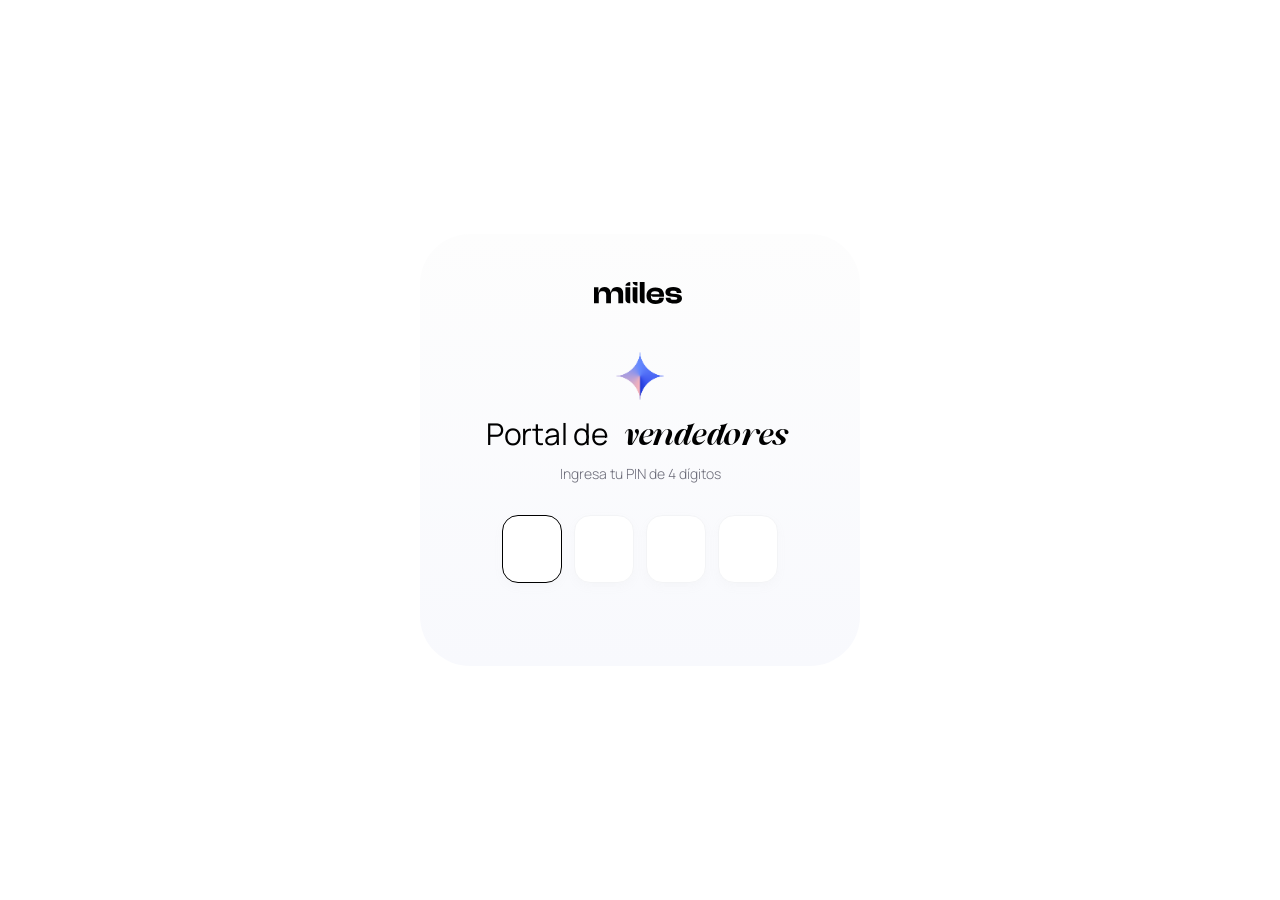
==== commit c9ea44e3: "feat: regla de sombras, botón para ocultar el sidebar y etiqueta Comisión - Cards sueltas sin sombra" ====
--- a/index.html
+++ b/index.html
@@ -10,7 +10,7 @@
   <link rel="preconnect" href="https://fonts.googleapis.com">
   <link rel="preconnect" href="https://fonts.gstatic.com" crossorigin>
   <link href="https://fonts.googleapis.com/css2?family=Manrope:wght@300;400;500&display=swap" rel="stylesheet">
-  <link rel="stylesheet" href="styles.css">
+  <link rel="stylesheet" href="styles.css?v=47480c2">
 </head>
 <body>
 
@@ -50,41 +50,23 @@
 
     <aside class="sidebar" id="sidebar" aria-label="Menú">
       <div class="sidebar-inner">
+        <button class="sb-trigger" id="collapse-btn" type="button" aria-label="Ocultar menú" aria-expanded="true" title="Ocultar menú (Cmd + B)">
+          <svg viewBox="0 0 24 24" aria-hidden="true"><rect x="3" y="3" width="18" height="18" rx="2"/><path d="M9 3v18"/></svg>
+        </button>
         <div class="sb-top">
           <img class="sb-star" src="assets/estrella-degradado.png" alt="">
           <img class="sb-logo" src="assets/logotipo.svg" alt="Miiles">
         </div>
         <p class="sb-kicker">Portal de vendedores</p>
 
-        <button class="sb-action" type="button" data-goto="comisiones">
-          <svg viewBox="0 0 24 24" aria-hidden="true"><path d="M12 5v14M5 12h14"/></svg>
-          Calcular mis ganancias
-        </button>
-
         <nav>
           <ul class="sb-nav" id="sb-nav">
-            <li><a href="#inicio" data-target="inicio" aria-current="true">
-              <svg viewBox="0 0 24 24" aria-hidden="true"><path d="M3 10.5 12 3l9 7.5V20a1 1 0 0 1-1 1h-5v-6H9v6H4a1 1 0 0 1-1-1z"/></svg>Inicio</a></li>
-            <li><a href="#servicios" data-target="servicios">
-              <svg viewBox="0 0 24 24" aria-hidden="true"><rect x="3" y="3" width="7" height="9" rx="1"/><rect x="14" y="3" width="7" height="5" rx="1"/><rect x="14" y="12" width="7" height="9" rx="1"/><rect x="3" y="16" width="7" height="5" rx="1"/></svg>Servicios</a></li>
-            <li><a href="#comisiones" data-target="comisiones">
-              <svg viewBox="0 0 24 24" aria-hidden="true"><circle cx="12" cy="12" r="9"/><path d="M15 9.5c-.5-1-1.6-1.5-3-1.5-1.7 0-3 .9-3 2.2 0 3 6 1.6 6 4.6 0 1.3-1.3 2.2-3 2.2-1.4 0-2.6-.6-3-1.6M12 6.5V8m0 8v1.5"/></svg>Comisiones</a></li>
-            <li><a href="#como-vender" data-target="como-vender">
-              <svg viewBox="0 0 24 24" aria-hidden="true"><path d="M4 19h16M4 15l4-4 4 3 7-7"/><path d="M15 7h4v4"/></svg>Cómo vender</a></li>
-            <li><a href="#objeciones" data-target="objeciones">
-              <svg viewBox="0 0 24 24" aria-hidden="true"><path d="M21 12a8 8 0 0 1-11.8 7L4 20l1.1-4.6A8 8 0 1 1 21 12z"/></svg>Objeciones</a></li>
+            <li><a href="#inicio" data-target="inicio" aria-current="true" title="Servicios">
+              <svg viewBox="0 0 24 24" aria-hidden="true"><rect x="3" y="3" width="7" height="9" rx="1"/><rect x="14" y="3" width="7" height="5" rx="1"/><rect x="14" y="12" width="7" height="9" rx="1"/><rect x="3" y="16" width="7" height="5" rx="1"/></svg><span class="sb-nav-label">Servicios</span></a></li>
           </ul>
         </nav>
 
         <div class="sb-spacer"></div>
-
-        <div class="sb-card">
-          <span class="sb-card-ic"><svg viewBox="0 0 24 24" aria-hidden="true"><path d="M14 3H7a2 2 0 0 0-2 2v14a2 2 0 0 0 2 2h10a2 2 0 0 0 2-2V8z"/><path d="M14 3v5h5M9 13h6M9 17h4"/></svg></span>
-          <span>
-            <b>Precios netos</b>
-            <small>Con factura se suma 16% de IVA</small>
-          </span>
-        </div>
 
         <div class="sb-me">
           <span class="avatar" id="avatar">M</span>
@@ -101,7 +83,7 @@
 
     <div class="content-col">
       <header class="mobile-bar">
-        <button class="icon-btn" id="menu-btn" type="button" aria-label="Abrir menú" aria-controls="sidebar" aria-expanded="false">
+        <button class="sb-trigger" id="menu-btn" type="button" aria-label="Abrir menú" aria-controls="sidebar" aria-expanded="false">
           <svg viewBox="0 0 24 24" aria-hidden="true"><rect x="3" y="3" width="18" height="18" rx="2"/><path d="M9 3v18"/></svg>
         </button>
         <img src="assets/logotipo.svg" alt="Miiles" class="mobile-logo">
@@ -134,14 +116,7 @@
         </section>
 
         <!-- Comisiones -->
-        <section class="section" id="comisiones">
-          <div class="section-head">
-            <div>
-              <h2 class="h2">Tus comisiones</h2>
-              <p class="section-sub">Suma tus ventas del mes y mira cuánto ganas.</p>
-            </div>
-          </div>
-
+        <section class="section" id="comisiones" aria-label="Comisiones">
           <div class="calc">
             <div class="calc-list" id="calc-list"></div>
             <div class="calc-result" aria-live="polite">
@@ -152,17 +127,6 @@
           </div>
 
           <div class="rules" id="rules"></div>
-        </section>
-
-        <!-- Cómo vender -->
-        <section class="section" id="como-vender">
-          <div class="section-head">
-            <div>
-              <h2 class="h2">Cómo vender</h2>
-              <p class="section-sub">El proceso de principio a fin, en cuatro pasos.</p>
-            </div>
-          </div>
-          <ol class="steps" id="steps"></ol>
         </section>
 
         <!-- Objeciones -->
@@ -189,7 +153,7 @@
     <span id="toast-text">Copiado</span>
   </div>
 
-  <script src="data.js"></script>
-  <script src="app.js"></script>
+  <script src="data.js?v=47480c2"></script>
+  <script src="app.js?v=47480c2"></script>
 </body>
 </html>
--- a/styles.css
+++ b/styles.css
@@ -54,11 +54,14 @@
   --shadow: 0 13.28px 24.39px 0 rgba(174, 174, 180, 0.05);
   --shadow-lg: 0 20px 40px -12px rgba(174, 174, 180, 0.05);
   --shadow-float: 0 100px 170px 0 rgba(39, 39, 62, 0.05);
+  /* Regla de sombras: las cards no tienen sombra en reposo; las sueltas la muestran solo en :hover */
+  --shadow-hover: 0 16px 40px -12px rgba(174, 174, 180, 0.45);
   /* Contorno sutil para que las superficies blancas se lean sobre blanco */
   --lift: 0 1px 4px rgba(0, 0, 0, 0.05);
 
   /* Layout */
   --sidebar-w: 280px;
+  --sidebar-w-collapsed: 120px;
 
   /* Motion tokens (transitions.dev) */
   --duration-stagger: 40ms;
@@ -244,7 +247,6 @@
   padding: var(--space-12) var(--space-8);
   background: var(--sidebar-gradient);
   border-radius: var(--radius-sidebar);
-  box-shadow: var(--shadow-lg), var(--lift);
 }
 .lock-logo { height: 22px; width: auto; margin-bottom: var(--space-12); }
 .lock-star { width: 48px; height: 48px; margin-bottom: var(--space-4); }
@@ -358,25 +360,8 @@
 .sb-logo { height: 20px; width: auto; }
 .sb-kicker { padding: 8px 32px 0; font-size: 13px; font-weight: 300; color: var(--ink-muted); }
 
-.sb-action {
-  margin: 28px 24px 28px;
-  height: 48px;
-  border: 0;
-  border-radius: var(--radius-pill);
-  background: var(--black);
-  color: var(--white);
-  font-size: 14px;
-  font-weight: 300;
-  display: flex;
-  align-items: center;
-  justify-content: center;
-  gap: 8px;
-  transition: transform var(--duration-fast) var(--ease-smooth-out);
-}
-.sb-action:hover { transform: scale(1.02); }
-.sb-action svg { width: 16px; height: 16px; stroke-width: 2; }
-
-.sb-nav { list-style: none; padding: 0 24px; display: flex; flex-direction: column; gap: 4px; }
+
+.sb-nav { list-style: none; padding: 0 24px; margin-top: 28px; display: flex; flex-direction: column; gap: 4px; }
 .sb-nav a {
   display: flex;
   align-items: center;
@@ -388,31 +373,15 @@
   text-decoration: none;
   font-size: 15px;
   font-weight: 300;
-  transition:
-    background-color var(--duration-fast) var(--ease-smooth-out),
-    box-shadow var(--duration-fast) var(--ease-smooth-out);
+  transition: background-color var(--duration-fast) var(--ease-smooth-out);
 }
 .sb-nav a:hover { background: var(--white); }
-.sb-nav a[aria-current="true"] { background: var(--white); font-weight: 400; box-shadow: var(--shadow-sm), var(--lift); }
+/* Opciones de navegación: jamás llevan sombra */
+.sb-nav a[aria-current="true"] { background: var(--white); font-weight: 400; }
 .sb-nav svg { width: 22px; height: 22px; flex-shrink: 0; }
 
 .sb-spacer { flex: 1; min-height: 24px; }
 
-.sb-card {
-  margin: 0 24px 12px;
-  padding: 12px;
-  display: flex;
-  align-items: center;
-  gap: 12px;
-  border-radius: 20px;
-  background: var(--white);
-  border: 1px solid var(--line-soft);
-  box-shadow: var(--shadow-sm);
-}
-.sb-card-ic { width: 36px; height: 36px; border-radius: 50%; background: #f4f4f5; display: grid; place-items: center; flex-shrink: 0; }
-.sb-card-ic svg { width: 17px; height: 17px; stroke-width: 1.7; }
-.sb-card b { display: block; font-size: 13px; font-weight: 400; }
-.sb-card small { display: block; font-size: 11px; font-weight: 300; color: var(--ink-muted); margin-top: 2px; line-height: 1.35; }
 
 .sb-me { margin: 12px 24px 0; padding: 8px; display: flex; align-items: center; gap: 12px; }
 .avatar {
@@ -430,6 +399,41 @@
 .sb-me-text { flex: 1; min-width: 0; }
 .sb-me b { display: block; font-size: 15px; font-weight: 400; white-space: nowrap; overflow: hidden; text-overflow: ellipsis; }
 .sb-me small { display: block; font-size: 13px; font-weight: 300; color: var(--ink-muted); }
+
+/* ---------- Botón para ocultar / mostrar el sidebar ---------- */
+.sb-trigger {
+  width: 28px;
+  height: 28px;
+  border: 0;
+  border-radius: 8px;
+  background: transparent;
+  display: grid;
+  place-items: center;
+  flex-shrink: 0;
+  transition: background-color var(--duration-quick) var(--ease-out);
+}
+.sb-trigger:hover { background: var(--surface-raised); }
+.sb-trigger svg { width: 18px; height: 18px; }
+.sidebar-inner > .sb-trigger { margin: 0 0 16px 32px; }
+
+.sidebar { transition: width 200ms linear; }
+
+@media (min-width: 1025px) {
+  .shell.is-collapsed .sidebar { width: var(--sidebar-w-collapsed); }
+  .shell.is-collapsed .sidebar-inner { align-items: center; }
+  .shell.is-collapsed .sidebar-inner > .sb-trigger { margin: 0 0 16px; }
+  .shell.is-collapsed .sb-top { padding: 0; }
+  .shell.is-collapsed .sb-star { width: 24px; height: 24px; }
+  .shell.is-collapsed .sb-logo,
+  .shell.is-collapsed .sb-kicker,
+  .shell.is-collapsed .sb-nav-label,
+  .shell.is-collapsed .sb-me-text,
+  .shell.is-collapsed #logout { display: none; }
+  .shell.is-collapsed .sb-nav { padding: 0; }
+  .shell.is-collapsed .sb-nav a { width: 44px; height: 44px; padding: 0; justify-content: center; border-radius: 50%; }
+  .shell.is-collapsed .sb-me { margin: 12px 0 0; padding: 0; }
+  .shell.is-collapsed .avatar { width: 40px; height: 40px; }
+}
 
 .scrim { display: none; }
 .mobile-bar { display: none; }
@@ -502,13 +506,14 @@
 .stat {
   padding: 20px;
   border-radius: var(--radius-md);
-  background: var(--white);
-  box-shadow: var(--shadow-float), 0 4px 20px rgba(174, 174, 180, 0.12);
+  background: var(--surface-gradient);
   border: 0;
   text-align: left;
-  transition: transform 200ms var(--ease-out);
-}
-.stat:hover { transform: translateY(-4px); }
+  transition:
+    transform var(--duration-fast) var(--ease-out),
+    box-shadow var(--duration-fast) var(--ease-out);
+}
+.stat:hover { transform: translateY(-4px); box-shadow: var(--shadow-hover); }
 .stat-tile {
   width: 32px;
   height: 32px;
@@ -617,11 +622,10 @@
   background: var(--white);
   border: 1px solid rgba(0, 0, 0, 0.05);
   scroll-snap-align: start;
-  transition:
-    box-shadow var(--duration-fast) var(--ease-smooth-out),
-    transform var(--duration-fast) var(--ease-smooth-out);
-}
-.service:hover { box-shadow: 0 8px 30px rgba(174, 174, 180, 0.18); transform: translateY(-4px); }
+  transition: transform var(--duration-fast) var(--ease-smooth-out);
+}
+/* Card dentro de un contenedor: nunca sombra, ni en hover */
+.service:hover { transform: translateY(-4px); }
 .service[hidden] { display: none; }
 
 .service-top { display: flex; align-items: center; justify-content: space-between; gap: 12px; }
@@ -673,9 +677,8 @@
 /* ---------- Accordion ---------- */
 .acc-group { display: flex; flex-direction: column; gap: var(--space-3); }
 .t-acc {
-  background: var(--white);
+  background: var(--surface-raised);
   border-radius: var(--radius-md);
-  box-shadow: var(--shadow-sm), var(--lift);
 }
 .t-acc-head {
   width: 100%;
@@ -756,7 +759,7 @@
   padding: 14px 16px;
   border-radius: var(--radius-md);
   background: var(--white);
-  box-shadow: var(--shadow-sm), var(--lift);
+  border: 1px solid var(--line-soft);
 }
 .calc-item-text { flex: 1; min-width: 0; }
 .calc-item-text b { display: block; font-size: 14px; font-weight: 500; line-height: 1.35; }
@@ -837,45 +840,21 @@
 .rule {
   padding: 20px;
   border-radius: var(--radius-md);
-  background: var(--white);
-  box-shadow: var(--shadow-sm), var(--lift);
-}
+  background: var(--surface-gradient);
+  transition: box-shadow var(--duration-fast) var(--ease-out);
+}
+.rule:hover { box-shadow: var(--shadow-hover); }
 .rule h3 { font-size: 15px; font-weight: 500; }
 .rule p { margin-top: 6px; font-size: 13px; line-height: 1.5; font-weight: 300; }
 .rule .tbd { color: var(--ink-muted); }
 
-/* ---------- Cómo vender ---------- */
-.steps {
-  list-style: none;
-  display: grid;
-  grid-template-columns: repeat(4, minmax(0, 1fr));
-  gap: 20px;
-}
-.step {
-  display: flex;
-  flex-direction: column;
-  gap: 10px;
-  padding: 20px;
-  border-radius: var(--radius-md);
-  background: var(--white);
-  box-shadow: var(--shadow-sm), var(--lift);
-}
-.step-num {
-  width: 32px;
-  height: 32px;
-  border-radius: 50%;
-  background: var(--black);
-  color: var(--white);
-  display: grid;
-  place-items: center;
-  font-size: 14px;
-  font-weight: 500;
-}
-.step h3 { font-size: 15px; font-weight: 500; }
-.step p { font-size: 13px; line-height: 1.5; font-weight: 300; }
-
 /* ---------- Objeciones ---------- */
 .faq { max-width: 760px; }
+.faq .t-acc {
+  background: var(--surface-gradient);
+  transition: box-shadow var(--duration-fast) var(--ease-out);
+}
+.faq .t-acc:hover { box-shadow: var(--shadow-hover); }
 .faq .t-acc-head { font-size: 15px; padding: 16px 20px; }
 .faq .t-acc-panel-inner > div { padding: 0 20px 18px; font-size: 14px; line-height: 1.55; font-weight: 300; }
 
@@ -941,10 +920,9 @@
 @media (max-width: 1100px) {
   .content { padding: 0 32px 40px; }
   .calc { grid-template-columns: minmax(0, 1fr); }
-  .steps { grid-template-columns: repeat(2, minmax(0, 1fr)); }
-}
-
-@media (max-width: 860px) {
+}
+
+@media (max-width: 1024px) {
   /* Sidebar como panel que entra desde la izquierda */
   .sidebar {
     position: fixed;
@@ -985,17 +963,24 @@
     backdrop-filter: blur(12px);
   }
   .mobile-logo { height: 18px; width: auto; }
-
-  .content { padding: 0 16px 32px; }
+  .sidebar-inner > .sb-trigger { display: none; }
+  .mobile-bar { height: 48px; padding: 0 16px; }
+
+  .content { padding: 0 24px 32px; }
   .section { padding-top: 56px; scroll-margin-top: 72px; }
   .section--first { padding-top: 24px; }
   .greet { font-size: 26px; }
-  .stats { grid-template-columns: minmax(0, 1fr) minmax(0, 1fr); gap: 12px; }
+  .stats { gap: 12px; }
+}
+
+@media (max-width: 640px) {
+  .content { padding: 0 16px 32px; }
+  .rules { grid-template-columns: minmax(0, 1fr); }
+  .stats { grid-template-columns: minmax(0, 1fr) minmax(0, 1fr); }
   .stats .stat:last-child { grid-column: 1 / -1; }
   .service-row { padding: 20px 16px; margin: 0; }
   .dot-panel { margin: 0 -16px; border-radius: 0; }
   .service { flex-basis: 84%; }
-  .rules, .steps { grid-template-columns: minmax(0, 1fr); }
   .calc { padding: 16px; }
   .calc-result { min-height: 160px; padding: var(--space-6); }
   .lock-card { padding: var(--space-8) var(--space-6); border-radius: 40px; }
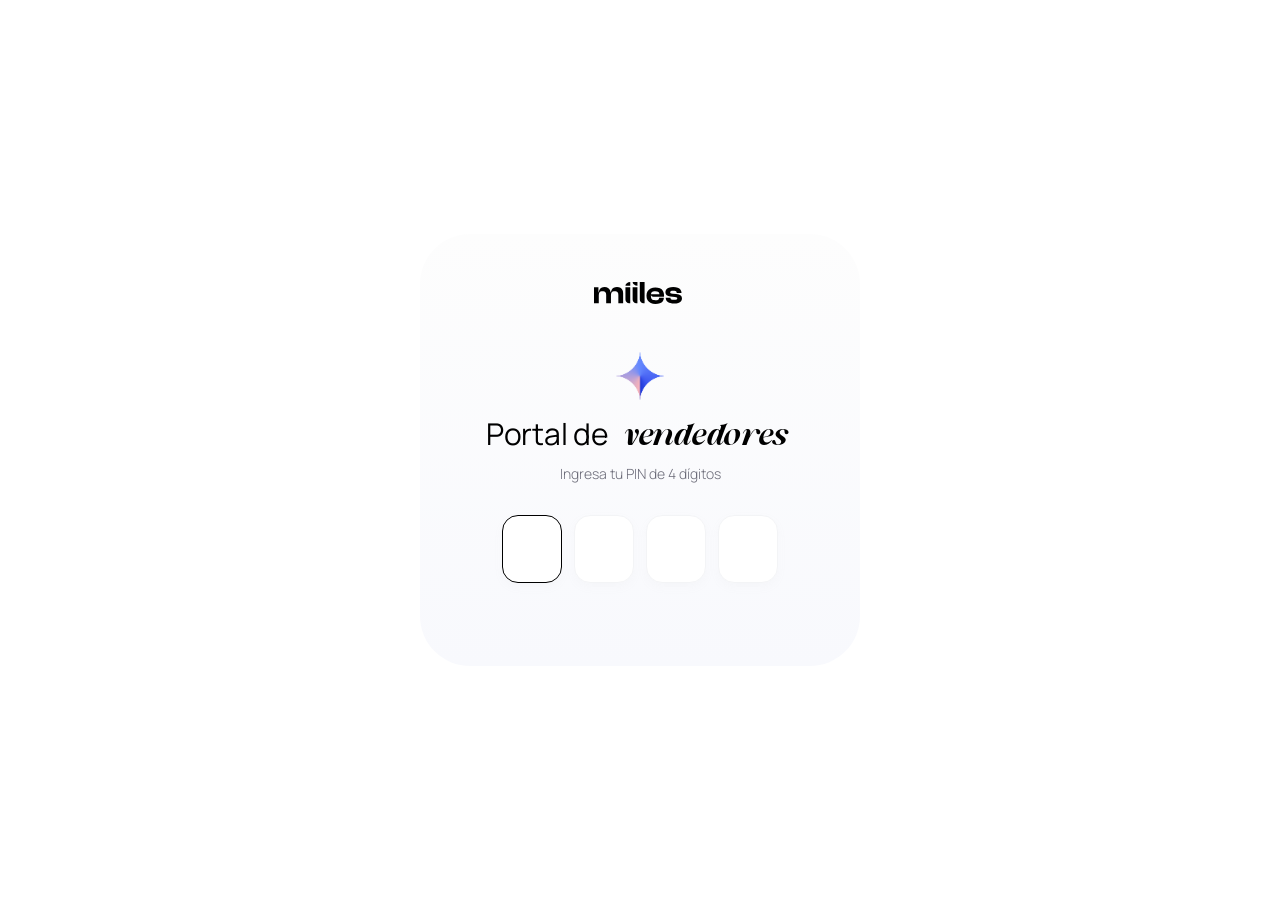
==== commit d242840b: "chore: quitar stats y la sección de comisiones; cards de vuelta a blanco Co-Authored-By: Claude Opus" ====
--- a/index.html
+++ b/index.html
@@ -10,7 +10,7 @@
   <link rel="preconnect" href="https://fonts.googleapis.com">
   <link rel="preconnect" href="https://fonts.gstatic.com" crossorigin>
   <link href="https://fonts.googleapis.com/css2?family=Manrope:wght@300;400;500&display=swap" rel="stylesheet">
-  <link rel="stylesheet" href="styles.css?v=47480c2">
+  <link rel="stylesheet" href="styles.css?v=c9ea44e">
 </head>
 <body>
 
@@ -96,7 +96,6 @@
             <h1 class="greet t-stagger-line t-stagger-line--1"><span id="greet-time">Hola</span>,<br><strong id="greet-name">equipo</strong></h1>
             <p class="greet-sub t-stagger-line t-stagger-line--2">¿Qué vamos a vender hoy?</p>
           </div>
-          <div class="stats" id="stats"></div>
         </section>
 
         <!-- Servicios -->
@@ -113,20 +112,6 @@
             <div class="dots" aria-hidden="true"></div>
             <div class="service-row" id="service-row"></div>
           </div>
-        </section>
-
-        <!-- Comisiones -->
-        <section class="section" id="comisiones" aria-label="Comisiones">
-          <div class="calc">
-            <div class="calc-list" id="calc-list"></div>
-            <div class="calc-result" aria-live="polite">
-              <p class="calc-result-label">Ganas este mes</p>
-              <p class="calc-result-value"><span class="t-digit-group" id="calc-value"></span></p>
-              <p class="calc-result-note" id="calc-note">Agrega tus ventas con los botones +</p>
-            </div>
-          </div>
-
-          <div class="rules" id="rules"></div>
         </section>
 
         <!-- Objeciones -->
@@ -153,7 +138,7 @@
     <span id="toast-text">Copiado</span>
   </div>
 
-  <script src="data.js?v=47480c2"></script>
-  <script src="app.js?v=47480c2"></script>
+  <script src="data.js?v=c9ea44e"></script>
+  <script src="app.js?v=c9ea44e"></script>
 </body>
 </html>
--- a/styles.css
+++ b/styles.css
@@ -98,14 +98,6 @@
   --acc-chevron: 250ms;
   --acc-ease: cubic-bezier(0.22, 1, 0.36, 1);
 
-  /* Number pop-in */
-  --digit-dur: 500ms;
-  --digit-distance: 8px;
-  --digit-stagger: 70ms;
-  --digit-blur: 2px;
-  --digit-ease: cubic-bezier(0.34, 1.45, 0.64, 1);
-  --digit-dir-x: 0;
-  --digit-dir-y: 1;
 
   /* Toast */
   --toast-open: 350ms;
@@ -496,42 +488,6 @@
   .t-stagger-line { transition: none !important; }
 }
 
-/* StatCards */
-.stats {
-  display: grid;
-  grid-template-columns: repeat(3, minmax(0, 1fr));
-  gap: 20px;
-  margin-top: var(--space-8);
-}
-.stat {
-  padding: 20px;
-  border-radius: var(--radius-md);
-  background: var(--surface-gradient);
-  border: 0;
-  text-align: left;
-  transition:
-    transform var(--duration-fast) var(--ease-out),
-    box-shadow var(--duration-fast) var(--ease-out);
-}
-.stat:hover { transform: translateY(-4px); box-shadow: var(--shadow-hover); }
-.stat-tile {
-  width: 32px;
-  height: 32px;
-  border-radius: 8px;
-  background: var(--white);
-  box-shadow: var(--shadow-sm), 0 1px 4px rgba(0, 0, 0, 0.06);
-  display: grid;
-  place-items: center;
-  margin-bottom: 12px;
-}
-.stat-tile img { width: 16px; height: 16px; }
-.stat-num { display: block; font-size: 24px; font-weight: 400; letter-spacing: -0.01em; }
-.stat-lbl { display: block; font-size: 12px; font-weight: 300; color: var(--ink-muted); margin-top: 4px; }
-@media (prefers-reduced-motion: reduce) {
-  .stat { transition: none; }
-  .stat:hover { transform: none; }
-}
-
 /* --- transitions.dev · Tabs sliding (como FilterPills) --- */
 .t-tabs {
   position: relative;
@@ -677,7 +633,7 @@
 /* ---------- Accordion ---------- */
 .acc-group { display: flex; flex-direction: column; gap: var(--space-3); }
 .t-acc {
-  background: var(--surface-raised);
+  background: var(--white);
   border-radius: var(--radius-md);
 }
 .t-acc-head {
@@ -742,116 +698,9 @@
 .check-list li { display: flex; gap: 10px; font-size: 13px; line-height: 1.45; font-weight: 300; }
 .check-list svg { flex-shrink: 0; width: 16px; height: 16px; margin-top: 1px; stroke: var(--blue); stroke-width: 1.8; }
 
-/* ---------- Calculadora ---------- */
-.calc {
-  display: grid;
-  grid-template-columns: minmax(0, 1.5fr) minmax(0, 1fr);
-  gap: var(--space-6);
-  padding: var(--space-6);
-  border-radius: var(--radius-lg);
-  background: var(--sidebar-gradient);
-}
-.calc-list { display: flex; flex-direction: column; gap: var(--space-3); }
-.calc-item {
-  display: flex;
-  align-items: center;
-  gap: var(--space-4);
-  padding: 14px 16px;
-  border-radius: var(--radius-md);
-  background: var(--white);
-  border: 1px solid var(--line-soft);
-}
-.calc-item-text { flex: 1; min-width: 0; }
-.calc-item-text b { display: block; font-size: 14px; font-weight: 500; line-height: 1.35; }
-.calc-item-text small { display: block; font-size: 12px; font-weight: 300; color: var(--ink-muted); margin-top: 2px; }
-.stepper { display: flex; align-items: center; gap: 6px; flex-shrink: 0; }
-.stepper button {
-  width: 32px;
-  height: 32px;
-  border-radius: 50%;
-  border: 0;
-  background: var(--surface-raised);
-  display: grid;
-  place-items: center;
-  transition: transform var(--duration-quick) var(--ease-out);
-}
-.stepper button:hover { transform: scale(1.08); }
-.stepper button:disabled { opacity: 0.35; transform: none; cursor: default; }
-.stepper button.plus { background: var(--blue); color: var(--white); }
-.stepper svg { width: 14px; height: 14px; stroke-width: 2; }
-.stepper output { min-width: 24px; text-align: center; font-size: 16px; font-weight: 500; }
-
-.calc-result {
-  background: var(--black);
-  color: var(--white);
-  border-radius: var(--radius-lg);
-  padding: var(--space-8);
-  display: flex;
-  flex-direction: column;
-  justify-content: center;
-  gap: var(--space-2);
-  min-height: 200px;
-}
-.calc-result-label { font-size: 15px; font-weight: 300; }
-.calc-result-value { font-size: clamp(36px, 4.5vw, 52px); line-height: 1.1; font-weight: 500; letter-spacing: -0.02em; }
-.calc-result-note { font-size: 13px; font-weight: 300; opacity: 0.8; }
-
-/* --- transitions.dev · Number pop-in --- */
-@keyframes t-digit-pop-in {
-  0%   {
-    transform: translate(
-      calc(var(--digit-distance) * var(--digit-dir-x)),
-      calc(var(--digit-distance) * var(--digit-dir-y))
-    );
-    opacity: 0;
-    filter: blur(var(--digit-blur));
-  }
-  100% { transform: translate(0, 0); opacity: 1; filter: blur(0); }
-}
-.t-digit-group {
-  display: inline-flex;
-  align-items: baseline;
-}
-.t-digit {
-  display: inline-block;
-  will-change: transform, opacity, filter;
-}
-.t-digit-group.is-animating .t-digit {
-  animation: t-digit-pop-in var(--digit-dur) var(--digit-ease) both;
-}
-.t-digit-group.is-animating .t-digit[data-stagger="1"] {
-  animation-delay: var(--digit-stagger);
-}
-.t-digit-group.is-animating .t-digit[data-stagger="2"] {
-  animation-delay: calc(var(--digit-stagger) * 2);
-}
-@media (prefers-reduced-motion: reduce) {
-  .t-digit-group .t-digit { animation: none !important; }
-}
-.t-digit { white-space: pre; }
-
-/* Reglas */
-.rules {
-  display: grid;
-  grid-template-columns: repeat(3, minmax(0, 1fr));
-  gap: 20px;
-  margin-top: 20px;
-}
-.rule {
-  padding: 20px;
-  border-radius: var(--radius-md);
-  background: var(--surface-gradient);
-  transition: box-shadow var(--duration-fast) var(--ease-out);
-}
-.rule:hover { box-shadow: var(--shadow-hover); }
-.rule h3 { font-size: 15px; font-weight: 500; }
-.rule p { margin-top: 6px; font-size: 13px; line-height: 1.5; font-weight: 300; }
-.rule .tbd { color: var(--ink-muted); }
-
 /* ---------- Objeciones ---------- */
 .faq { max-width: 760px; }
 .faq .t-acc {
-  background: var(--surface-gradient);
   transition: box-shadow var(--duration-fast) var(--ease-out);
 }
 .faq .t-acc:hover { box-shadow: var(--shadow-hover); }
@@ -919,7 +768,6 @@
    ============================================================ */
 @media (max-width: 1100px) {
   .content { padding: 0 32px 40px; }
-  .calc { grid-template-columns: minmax(0, 1fr); }
 }
 
 @media (max-width: 1024px) {
@@ -970,19 +818,13 @@
   .section { padding-top: 56px; scroll-margin-top: 72px; }
   .section--first { padding-top: 24px; }
   .greet { font-size: 26px; }
-  .stats { gap: 12px; }
 }
 
 @media (max-width: 640px) {
   .content { padding: 0 16px 32px; }
-  .rules { grid-template-columns: minmax(0, 1fr); }
-  .stats { grid-template-columns: minmax(0, 1fr) minmax(0, 1fr); }
-  .stats .stat:last-child { grid-column: 1 / -1; }
   .service-row { padding: 20px 16px; margin: 0; }
   .dot-panel { margin: 0 -16px; border-radius: 0; }
   .service { flex-basis: 84%; }
-  .calc { padding: 16px; }
-  .calc-result { min-height: 160px; padding: var(--space-6); }
   .lock-card { padding: var(--space-8) var(--space-6); border-radius: 40px; }
   .pin-box { width: 54px; height: 62px; }
 }
